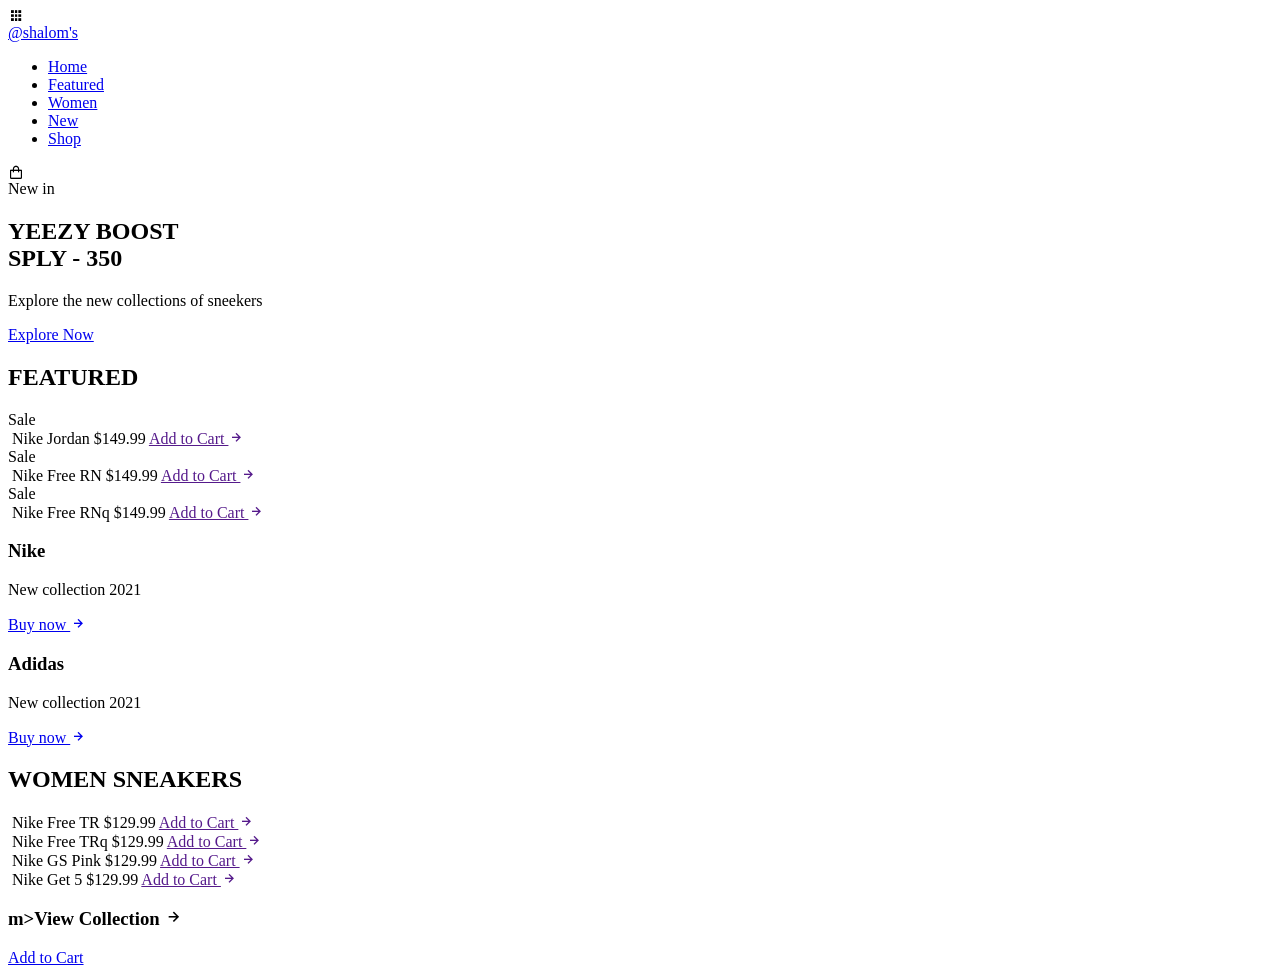
==== index.html @ 913e07d0 "FIRST COMMIT" ====
<!--DOCTYPE html-->
<html lang="en">

<head>
	<meta charset="UTF-8" />
	<meta name="viewport" content="width=device-width, initial-scale=1.0" />

	<!-- ===== CSS ===== -->
	<link rel="stylesheet" type="text/css" href="C:\Users\ADMIN\Ivy_Praise_Sneaker\ivy_praise_sneakers.css" />

	<!-- ===== BOX ICONS ===== -->
	<link href="https://unpkg.com/boxicons@2.0.7/css/boxicons.min.css" rel="stylesheet" />

	<title>IvyPraise Sneakers</title>
</head>

<body>
	<!--===== HEADER =====-->
	<header class="header-1" id="header">
		<nav class="nav bd-grid">
			<div class="nav__toggle" id="nav-toggle">
				<i class="bx bxs-grid"></i>
			</div>

			<a href="#" class="nav__logo">@shalom's</a>

			<div class="nav__menu" id="nav-menu">
				<ul class="nav__list">
					<li class="nav__item"><a href="#home" class="nav__link active">Home</a></li>
					<li class="nav__item"><a href="#featured" class="nav__link">Featured</a></li>
					<li class="nav__item"><a href="#women" class="nav__link">Women</a></li>
					<li class="nav__item"><a href="#new" class="nav__link">New</a></li>
					<li class="nav__item"><a href="#./shop.html" class="nav__link">Shop</a></li>
				</ul>
			</div>

			<div class="nav__shop">
				<i class='bx bx-shopping-bag'></i>
			</div>
		</nav>
	</header>

	<main class="l-main">
		<!--===== HOME =====-->
		<section class="home" id="home">
			<div class="home__container bd-grid">
				<div class="home__sneaker">
					<div class="home__shape"></div>
					<img src="https://github.com/bedimcode/responsive-ecommerce-website-sneakers/blob/master/assets/img/new4.png?raw=true" alt="" class="home__img">
				</div>

					<div class="home__data">
						<span class="home__new">New in</span>
						<h1 class="home__title">YEEZY BOOST <br> SPLY - 350</h1>
						<p class="home__description">Explore the new collections of sneekers</p>
						<a href="#" class="button">Explore Now</a>
					</div>
				</div>
		</section>

		<!--===== FEATURED =====-->
		<section class="featured section" id="featured">
			<h2 class="section-title">FEATURED</h2>
			<div class="featured__container bd-grid">
				<article class="sneaker">
					<div class="sneaker__sale">Sale</div>
					<img src="https://github.com/bedimcode/responsive-ecommerce-website-sneakers/blob/master/assets/img/featured1.png?raw=true" alt="" class="sneaker__img">
					<span class="sneaker__name">Nike Jordan</span>
					<span class="sneaker__preci">$149.99</span>
					<a href="" class="button-light">Add to Cart <i class='bx bx-right-arrow-alt button-icon'></i></a>
				</article>

				<article class="sneaker">
					<div class="sneaker__sale">Sale</div>
					<img src="https://github.com/bedimcode/responsive-ecommerce-website-sneakers/blob/master/assets/img/featured2.png?raw=true" alt="" class="sneaker__img">
					<span class="sneaker__name">Nike Free RN</span>
					<span class="sneaker__preci">$149.99</span>
					<a href="" class="button-light">Add to Cart <i class='bx bx-right-arrow-alt button-icon'></i></a>
				</article>

				<article class="sneaker">
					<div class="sneaker__sale">Sale</div>
					<img src="https://github.com/bedimcode/responsive-ecommerce-website-sneakers/blob/master/assets/img/featured3.png?raw=true" alt="" class="sneaker__img">
					<span class="sneaker__name">Nike Free RNq</span>
					<span class="sneaker__preci">$149.99</span>
					<a href="" class="button-light">Add to Cart <i class='bx bx-right-arrow-alt button-icon'></i></a>
				</article>
			</div>
		</section>

		<!--===== COLLECTION =====-->
		<section class="collection section">
			<div class="collection__container bd-grid">
				<div class="collection__card">
					<div class="collection__data">
						<h3 class="collection__name">Nike</h3>
						<p class="collection__description">New collection 2021</p>
						<a href="#" class="button-light">Buy now <i class='bx bx-right-arrow-alt button-icon'></i></a>
					</div>

					<img src="https://github.com/bedimcode/responsive-ecommerce-website-sneakers/blob/master/assets/img/collection1.png?raw=true" alt="" class="collection__img">
				</div>

					<div class="collection__card">
						<div class="collection__data">
							<h3 class="collection__name">Adidas</h3>
							<p class="collection__description">New collection 2021</p>
							<a href="#" class="button-light">Buy now
								<i class='bx bx-right-arrow-alt button-icon'></i></a>
						</div>

						<img src="https://github.com/bedimcode/responsive-ecommerce-website-sneakers/blob/master/assets/img/collection2.png?raw=true" alt="" class="collection__img">
				</div>
					</div>
		</section>

		<!--===== WOMEN SNEAKERS =====-->
		<section class="women section" id="women">
			<h2 class="section-title">WOMEN SNEAKERS</h2>

			<div class="women__container bd-grid">
				<article class="sneaker">
					<img src="https://github.com/bedimcode/responsive-ecommerce-website-sneakers/blob/master/assets/img/women1.png?raw=true" alt="" class="sneaker__img">
					<span class="sneaker__name">Nike Free TR</span>
					<span class="sneaker__preci">$129.99</span>
					<a href="" class="button-light">Add to Cart <i class='bx bx-right-arrow-alt button-icon'></i></a>
				</article>

				<article class="sneaker">
					<img src="https://github.com/bedimcode/responsive-ecommerce-website-sneakers/blob/master/assets/img/women2.png?raw=true" alt="" class="sneaker__img">
					<span class="sneaker__name">Nike Free TRq</span>
					<span class="sneaker__preci">$129.99</span>
					<a href="" class="button-light">Add to Cart <i class='bx bx-right-arrow-alt button-icon'></i></a>
				</article>

				<article class="sneaker">
					<img src="https://github.com/bedimcode/responsive-ecommerce-website-sneakers/blob/master/assets/img/women3.png?raw=true" alt="" class="sneaker__img">
					<span class="sneaker__name">Nike GS Pink</span>
					<span class="sneaker__preci">$129.99</span>
					<a href="" class="button-light">Add to Cart <i class='bx bx-right-arrow-alt button-icon'></i></a>
				</article>

				<article class="sneaker">
					<img src="https://github.com/bedimcode/responsive-ecommerce-website-sneakers/blob/master/assets/img/women3.png?raw=true" alt="" class="sneaker__img">
					<span class="sneaker__name">Nike Get 5</span>
					<span class="sneaker__preci">$129.99</span>
					<a href="" class="button-light">Add to Cart <i class='bx bx-right-arrow-alt button-icon'></i></a>
				</article>
			</div>
		</section>

		<!--===== OFFER =====-->
		<section class="offer section">
			<div class="offer__container bd-grid">
				<div class="offer__data">
					<h3 class="offer__title">m>View Collection
						<i class='bx bx-right-arrow-alt button-icon'></i></a>
				</div>

				<div class="new__sneaker">
					<div class="new__sneaker-card">
						<img src="https://github.com/bedimcode/responsive-ecommerce-website-sneakers/blob/master/assets/img/new2.png?raw=true" alt="" class="new__sneaker-img">
						<div class="new_lj  class="new__sneaker-overlay">
							<a href="#" class="button">Add to Cart</a>
						</div>
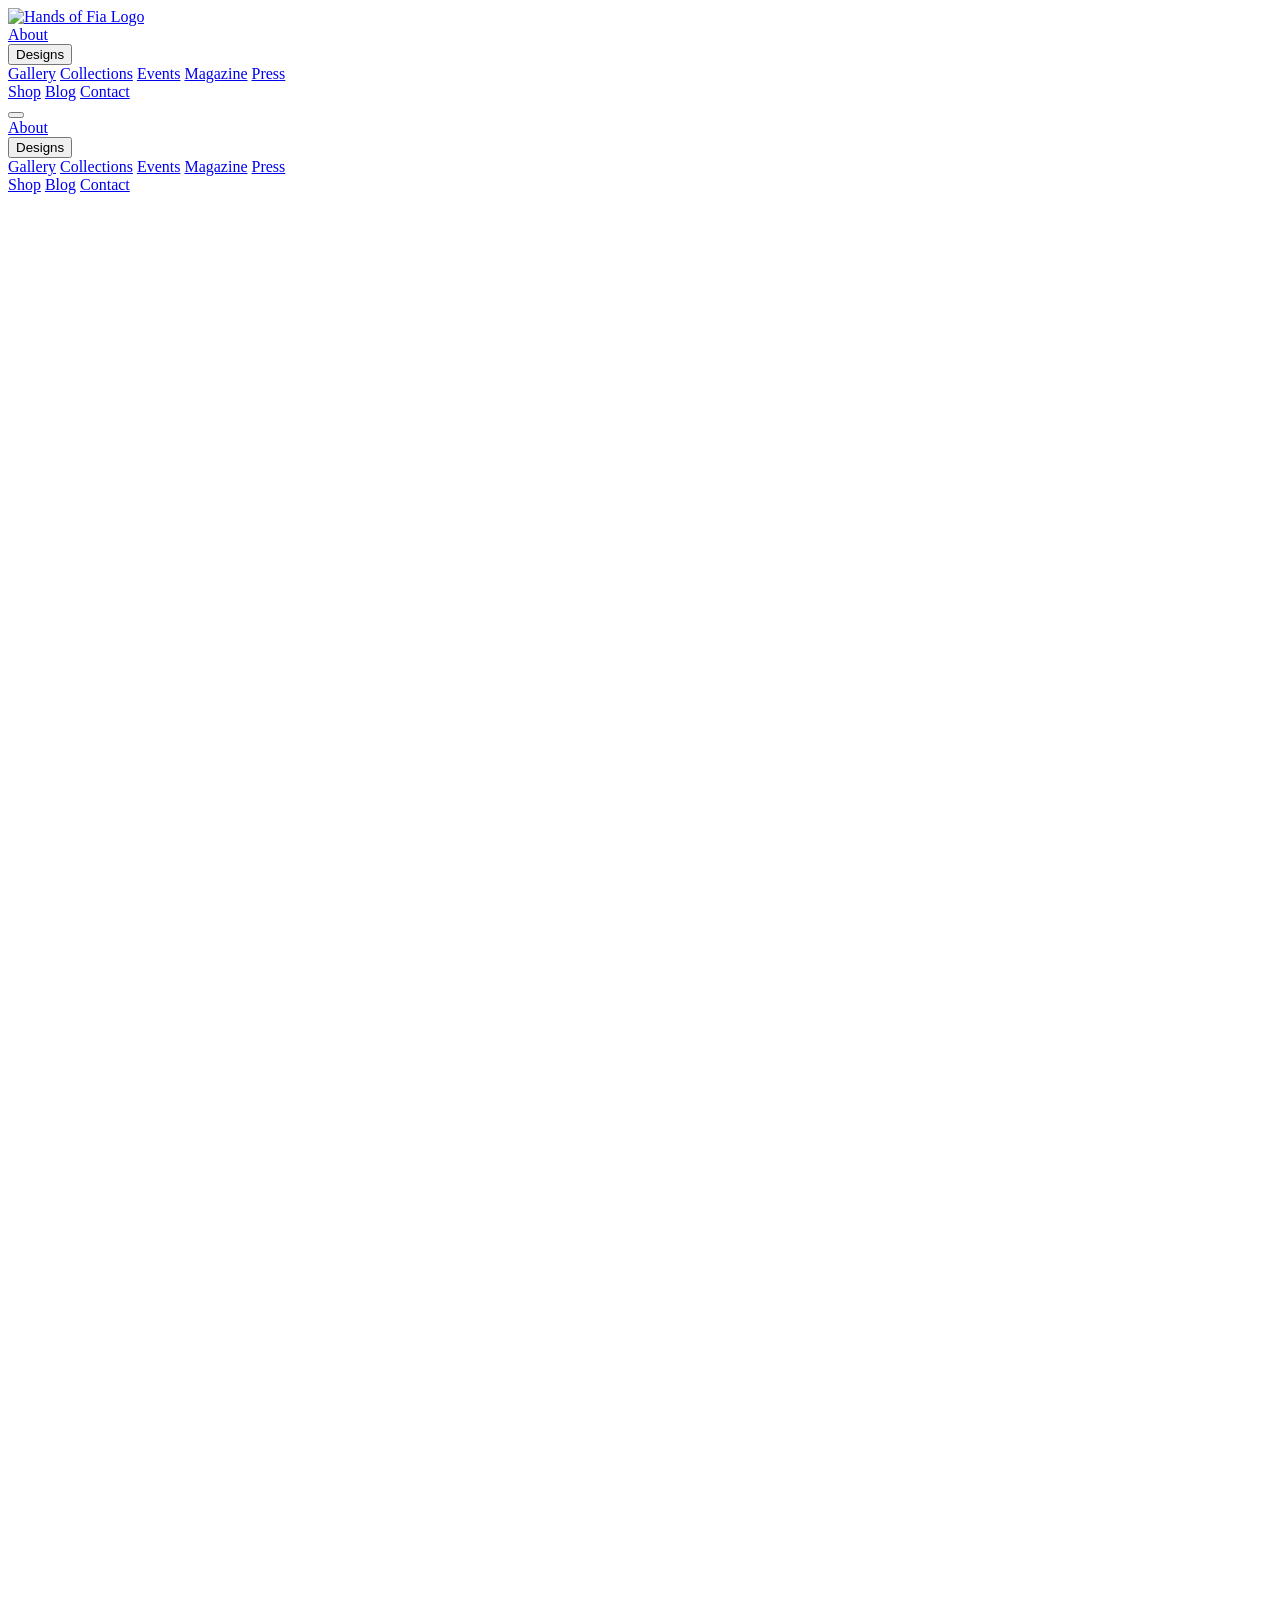
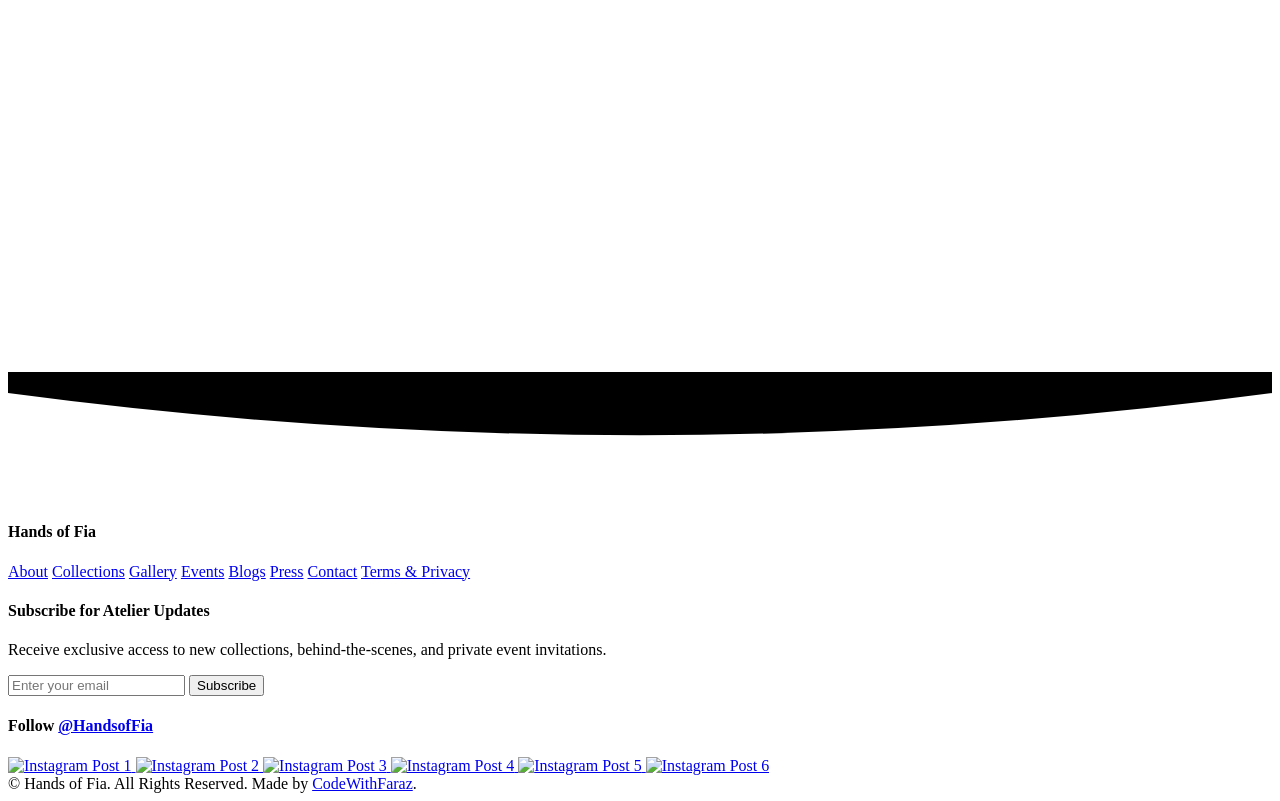
==== commit 3cd108a3: "first commit" ====
--- a/index.html
+++ b/index.html
@@ -1,175 +1,700 @@
-<!--DOCTYPE html-->
-<html lang="en">
+<!DOCTYPE html>
+<html lang="en" class="scroll-smooth">
 
 <head>
-	<meta charset="UTF-8" />
-	<meta name="viewport" content="width=device-width, initial-scale=1.0" />
-
-	<!-- ===== CSS ===== -->
-	<link rel="stylesheet" type="text/css" href="C:\Users\ADMIN\Ivy_Praise_Sneaker\ivy_praise_sneakers.css" />
-
-	<!-- ===== BOX ICONS ===== -->
-	<link href="https://unpkg.com/boxicons@2.0.7/css/boxicons.min.css" rel="stylesheet" />
-
-	<title>IvyPraise Sneakers</title>
+    <meta charset="UTF-8">
+    <meta name="viewport" content="width=device-width, initial-scale=1.0">
+    <title>Hands of Fia - Redefining Fashion</title>
+    <link rel="shortcut icon" href="https://raw.githubusercontent.com/farazc60/Project-Images/refs/heads/main/Hands%20of%20Fia%20Fashion%20Design/favicon.jpeg" type="image/x-icon">
+
+    <!-- CDNs: Tailwind, jQuery, Fancybox, AOS, Swiper, Lucide -->
+    <script src="https://cdn.tailwindcss.com"></script>
+    <script src="https://cdnjs.cloudflare.com/ajax/libs/jquery/3.7.1/jquery.min.js"></script>
+    <link rel="stylesheet" href="https://cdnjs.cloudflare.com/ajax/libs/fancybox/3.5.7/jquery.fancybox.min.css" />
+    <script src="https://cdnjs.cloudflare.com/ajax/libs/fancybox/3.5.7/jquery.fancybox.min.js"></script>
+    <link href="https://unpkg.com/aos@2.3.1/dist/aos.css" rel="stylesheet">
+    <script src="https://unpkg.com/aos@2.3.1/dist/aos.js"></script>
+    <link rel="stylesheet" href="https://unpkg.com/swiper/swiper-bundle.min.css" />
+    <script src="https://unpkg.com/swiper/swiper-bundle.min.js"></script>
+    <script src="https://unpkg.com/lucide@latest"></script>
+
+    <!-- Custom Tailwind Configuration -->
+    <script>
+    tailwind.config = {
+        theme: {
+            extend: {
+                colors: {
+                    'hof-charcoal': '#111827',
+                    'hof-gold': '#C79A3D',
+                    'hof-ivory': '#F7F5F2',
+                    'hof-blush': '#E8B7B7',
+                },
+                fontFamily: {
+                    'sans': ['Inter', 'sans-serif'],
+                },
+            }
+        }
+    }
+    </script>
+
+    <!-- CSS -->
+    <link rel="stylesheet" href="C:\Users\ADMIN\Ivy_Praise_Sneaker\style.css">
 </head>
 
-<body>
-	<!--===== HEADER =====-->
-	<header class="header-1" id="header">
-		<nav class="nav bd-grid">
-			<div class="nav__toggle" id="nav-toggle">
-				<i class="bx bxs-grid"></i>
-			</div>
-
-			<a href="#" class="nav__logo">@shalom's</a>
-
-			<div class="nav__menu" id="nav-menu">
-				<ul class="nav__list">
-					<li class="nav__item"><a href="#home" class="nav__link active">Home</a></li>
-					<li class="nav__item"><a href="#featured" class="nav__link">Featured</a></li>
-					<li class="nav__item"><a href="#women" class="nav__link">Women</a></li>
-					<li class="nav__item"><a href="#new" class="nav__link">New</a></li>
-					<li class="nav__item"><a href="#./shop.html" class="nav__link">Shop</a></li>
-				</ul>
-			</div>
-
-			<div class="nav__shop">
-				<i class='bx bx-shopping-bag'></i>
-			</div>
-		</nav>
-	</header>
-
-	<main class="l-main">
-		<!--===== HOME =====-->
-		<section class="home" id="home">
-			<div class="home__container bd-grid">
-				<div class="home__sneaker">
-					<div class="home__shape"></div>
-					<img src="https://github.com/bedimcode/responsive-ecommerce-website-sneakers/blob/master/assets/img/new4.png?raw=true" alt="" class="home__img">
-				</div>
-
-					<div class="home__data">
-						<span class="home__new">New in</span>
-						<h1 class="home__title">YEEZY BOOST <br> SPLY - 350</h1>
-						<p class="home__description">Explore the new collections of sneekers</p>
-						<a href="#" class="button">Explore Now</a>
-					</div>
-				</div>
-		</section>
-
-		<!--===== FEATURED =====-->
-		<section class="featured section" id="featured">
-			<h2 class="section-title">FEATURED</h2>
-			<div class="featured__container bd-grid">
-				<article class="sneaker">
-					<div class="sneaker__sale">Sale</div>
-					<img src="https://github.com/bedimcode/responsive-ecommerce-website-sneakers/blob/master/assets/img/featured1.png?raw=true" alt="" class="sneaker__img">
-					<span class="sneaker__name">Nike Jordan</span>
-					<span class="sneaker__preci">$149.99</span>
-					<a href="" class="button-light">Add to Cart <i class='bx bx-right-arrow-alt button-icon'></i></a>
-				</article>
-
-				<article class="sneaker">
-					<div class="sneaker__sale">Sale</div>
-					<img src="https://github.com/bedimcode/responsive-ecommerce-website-sneakers/blob/master/assets/img/featured2.png?raw=true" alt="" class="sneaker__img">
-					<span class="sneaker__name">Nike Free RN</span>
-					<span class="sneaker__preci">$149.99</span>
-					<a href="" class="button-light">Add to Cart <i class='bx bx-right-arrow-alt button-icon'></i></a>
-				</article>
-
-				<article class="sneaker">
-					<div class="sneaker__sale">Sale</div>
-					<img src="https://github.com/bedimcode/responsive-ecommerce-website-sneakers/blob/master/assets/img/featured3.png?raw=true" alt="" class="sneaker__img">
-					<span class="sneaker__name">Nike Free RNq</span>
-					<span class="sneaker__preci">$149.99</span>
-					<a href="" class="button-light">Add to Cart <i class='bx bx-right-arrow-alt button-icon'></i></a>
-				</article>
-			</div>
-		</section>
-
-		<!--===== COLLECTION =====-->
-		<section class="collection section">
-			<div class="collection__container bd-grid">
-				<div class="collection__card">
-					<div class="collection__data">
-						<h3 class="collection__name">Nike</h3>
-						<p class="collection__description">New collection 2021</p>
-						<a href="#" class="button-light">Buy now <i class='bx bx-right-arrow-alt button-icon'></i></a>
-					</div>
-
-					<img src="https://github.com/bedimcode/responsive-ecommerce-website-sneakers/blob/master/assets/img/collection1.png?raw=true" alt="" class="collection__img">
-				</div>
-
-					<div class="collection__card">
-						<div class="collection__data">
-							<h3 class="collection__name">Adidas</h3>
-							<p class="collection__description">New collection 2021</p>
-							<a href="#" class="button-light">Buy now
-								<i class='bx bx-right-arrow-alt button-icon'></i></a>
-						</div>
-
-						<img src="https://github.com/bedimcode/responsive-ecommerce-website-sneakers/blob/master/assets/img/collection2.png?raw=true" alt="" class="collection__img">
-				</div>
-					</div>
-		</section>
-
-		<!--===== WOMEN SNEAKERS =====-->
-		<section class="women section" id="women">
-			<h2 class="section-title">WOMEN SNEAKERS</h2>
-
-			<div class="women__container bd-grid">
-				<article class="sneaker">
-					<img src="https://github.com/bedimcode/responsive-ecommerce-website-sneakers/blob/master/assets/img/women1.png?raw=true" alt="" class="sneaker__img">
-					<span class="sneaker__name">Nike Free TR</span>
-					<span class="sneaker__preci">$129.99</span>
-					<a href="" class="button-light">Add to Cart <i class='bx bx-right-arrow-alt button-icon'></i></a>
-				</article>
-
-				<article class="sneaker">
-					<img src="https://github.com/bedimcode/responsive-ecommerce-website-sneakers/blob/master/assets/img/women2.png?raw=true" alt="" class="sneaker__img">
-					<span class="sneaker__name">Nike Free TRq</span>
-					<span class="sneaker__preci">$129.99</span>
-					<a href="" class="button-light">Add to Cart <i class='bx bx-right-arrow-alt button-icon'></i></a>
-				</article>
-
-				<article class="sneaker">
-					<img src="https://github.com/bedimcode/responsive-ecommerce-website-sneakers/blob/master/assets/img/women3.png?raw=true" alt="" class="sneaker__img">
-					<span class="sneaker__name">Nike GS Pink</span>
-					<span class="sneaker__preci">$129.99</span>
-					<a href="" class="button-light">Add to Cart <i class='bx bx-right-arrow-alt button-icon'></i></a>
-				</article>
-
-				<article class="sneaker">
-					<img src="https://github.com/bedimcode/responsive-ecommerce-website-sneakers/blob/master/assets/img/women3.png?raw=true" alt="" class="sneaker__img">
-					<span class="sneaker__name">Nike Get 5</span>
-					<span class="sneaker__preci">$129.99</span>
-					<a href="" class="button-light">Add to Cart <i class='bx bx-right-arrow-alt button-icon'></i></a>
-				</article>
-			</div>
-		</section>
-
-		<!--===== OFFER =====-->
-		<section class="offer section">
-			<div class="offer__container bd-grid">
-				<div class="offer__data">
-					<h3 class="offer__title">m>View Collection
-						<i class='bx bx-right-arrow-alt button-icon'></i></a>
-				</div>
-
-				<div class="new__sneaker">
-					<div class="new__sneaker-card">
-						<img src="https://github.com/bedimcode/responsive-ecommerce-website-sneakers/blob/master/assets/img/new2.png?raw=true" alt="" class="new__sneaker-img">
-						<div class="new_lj  class="new__sneaker-overlay">
-							<a href="#" class="button">Add to Cart</a>
-						</div> 
-
-
-
-
-
-
-
-
-
-						+<body class="bg-hof-ivory text-hof-charcoal font-sans antialiased">
+
+    <!-- ===== Header / Navbar ===== -->
+    <header id="navbar"
+        class="fixed top-4 left-1/2 -translate-x-1/2 w-[95%] max-w-6xl mx-auto rounded-full bg-hof-ivory/80 backdrop-blur-lg shadow-md transition-all duration-300 z-50">
+        <div class="flex justify-between items-center px-6 py-4">
+            <a href="index.html">
+                <img src="https://raw.githubusercontent.com/farazc60/Project-Images/refs/heads/main/Hands%20of%20Fia%20Fashion%20Design/logo.png" alt="Hands of Fia Logo" class="h-10 w-auto md:h-12 object-contain">
+            </a>
+
+            <nav class="hidden md:flex items-center space-x-8">
+                <a href="about.html" class="text-hof-charcoal hover:text-hof-gold transition-colors">About</a>
+
+                <!-- Desktop Dropdown -->
+                <div class="relative group">
+                    <button class="flex items-center text-hof-charcoal hover:text-hof-gold transition-colors">
+                        Designs
+                        <i data-lucide="chevron-down"
+                            class="w-4 h-4 ml-1 transition-transform duration-300 group-hover:rotate-180"></i>
+                    </button>
+                    <div
+                        class="absolute top-full left-1/2 -translate-x-1/2 mt-3 w-48 bg-hof-ivory rounded-lg shadow-xl p-2 opacity-0 invisible group-hover:opacity-100 group-hover:visible transition-all duration-300 z-10 origin-top transform scale-95 group-hover:scale-100">
+                        <a href="gallery.html"
+                            class="block px-4 py-2 text-hof-charcoal hover:bg-hof-blush/50 rounded-md">Gallery</a>
+                        <a href="collections.html"
+                            class="block px-4 py-2 text-hof-charcoal hover:bg-hof-blush/50 rounded-md">Collections</a>
+                        <a href="event.html"
+                            class="block px-4 py-2 text-hof-charcoal hover:bg-hof-blush/50 rounded-md">Events</a>
+                        <a href="magazine.html"
+                            class="block px-4 py-2 text-hof-charcoal hover:bg-hof-blush/50 rounded-md">Magazine</a>
+                        <a href="press.html"
+                            class="block px-4 py-2 text-hof-charcoal hover:bg-hof-blush/50 rounded-md">Press</a>
+                    </div>
+                </div>
+
+                <a href="shop.html" class="text-hof-charcoal hover:text-hof-gold transition-colors">Shop</a>
+                <a href="blog.html" class="text-hof-charcoal hover:text-hof-gold transition-colors">Blog</a>
+                <a href="contact.html" class="text-hof-charcoal hover:text-hof-gold transition-colors">Contact</a>
+            </nav>
+
+            <button id="menu-toggle" class="md:hidden">
+                <span></span>
+                <span></span>
+                <span></span>
+            </button>
+        </div>
+    </header>
+
+    <!-- ===== Full Screen Overlay Menu ===== -->
+    <div id="menu-overlay" class="fixed inset-0 bg-hof-charcoal/95 z-40 flex items-center justify-center">
+        <nav class="flex flex-col items-center space-y-6 mt-10">
+            <a href="about.html"
+                class="text-xl font-bold text-hof-ivory hover:text-hof-gold transition-colors">About</a>
+            <!-- Mobile Dropdown -->
+            <div class="text-center">
+                <button id="mobile-dropdown-toggle"
+                    class="text-xl font-bold text-hof-ivory hover:text-hof-gold transition-colors flex items-center">
+                    Designs
+                    <i data-lucide="chevron-down" class="w-8 h-8 ml-2"></i>
+                </button>
+                <div id="mobile-dropdown" class="hidden flex-col items-center space-y-4 mt-4">
+                    <a href="gallery.html"
+                        class="text-xl font-bold text-hof-ivory/80 hover:text-hof-gold">Gallery</a>
+                    <a href="collections.html"
+                        class="text-xl font-bold text-hof-ivory/80 hover:text-hof-gold">Collections</a>
+                    <a href="event.html" class="text-xl font-bold text-hof-ivory/80 hover:text-hof-gold">Events</a>
+                    <a href="magazine.html" class="text-xl font-bold text-hof-ivory/80 hover:text-hof-gold">Magazine</a>
+                    <a href="press.html" class="text-xl font-bold text-hof-ivory/80 hover:text-hof-gold">Press</a>
+                </div>
+            </div>
+
+            <a href="shop.html"
+                class="text-xl font-bold text-hof-ivory hover:text-hof-gold transition-colors">Shop</a>
+            <a href="blog.html" class="text-xl font-bold text-hof-ivory hover:text-hof-gold transition-colors">Blog</a>
+            <a href="contact.html"
+                class="text-xl font-bold text-hof-ivory hover:text-hof-gold transition-colors">Contact</a>
+
+            <!-- Social Icons in Menu -->
+            <div class="flex space-x-6 pt-8">
+                <a href="#" class="text-hof-ivory hover:text-hof-gold transition-colors">
+                    <i data-lucide="instagram" class="w-6 h-6"></i>
+                </a>
+                <a href="#" class="text-hof-ivory hover:text-hof-gold transition-colors">
+                    <i data-lucide="linkedin" class="w-6 h-6"></i>
+                </a>
+                <a href="#" class="text-hof-ivory hover:text-hof-gold transition-colors">
+                    <i data-lucide="facebook" class="w-6 h-6"></i>
+                </a>
+            </div>
+        </nav>
+
+    </div>
+
+    <!-- ===== Main Content ===== -->
+    <main>
+        <!-- ===== Hero Section ===== -->
+        <section id="hero" class="min-h-screen flex items-center pt-28">
+            <div class="container mx-auto px-6 grid md:grid-cols-12 items-center gap-12">
+                <!-- Left Content -->
+                <div class="hero-content-left text-center md:text-left md:col-span-5" data-aos="fade-right">
+                    <h1 class="text-5xl md:text-7xl font-extrabold text-hof-charcoal leading-tight">
+                        Redefining Fashion
+                        <span class="block text-hof-gold">with Hands of Fia</span>
+                    </h1>
+                    <p class="mt-6 text-lg text-gray-600 max-w-lg mx-auto md:mx-0">
+                        Crafting unique stories through bespoke designs. Discover a world where elegance, creativity,
+                        and confidence are stitched into every piece.
+                    </p>
+                    <a href="#contact" data-scroll
+                        class="inline-block mt-10 px-10 py-4 bg-hof-gold text-white text-lg font-semibold rounded-full shadow-lg hover:bg-opacity-90 transition-all transform hover:scale-105">
+                        Book a Consultation
+                    </a>
+                </div>
+                <!-- Right Image -->
+                <div class="hero-content-right md:col-span-7 h-[60vh] md:h-[80vh] relative" data-aos="fade-left"
+                    data-aos-delay="100">
+                    <img src="https://raw.githubusercontent.com/farazc60/Project-Images/refs/heads/main/Hands%20of%20Fia%20Fashion%20Design/detail-4.png" alt="Fashion model wearing a Hands of Fia design"
+                        class="w-full h-full object-cover rounded-3xl shadow-2xl">
+
+                    <img src="https://raw.githubusercontent.com/farazc60/Project-Images/refs/heads/main/Hands%20of%20Fia%20Fashion%20Design/detail-5.png" alt="Fabric Detail"
+                        class="absolute -bottom-12 -left-12 w-48 h-64 md:w-56 md:h-72 object-cover rounded-2xl shadow-xl border-4 border-hof-ivory"
+                        data-aos="fade-up" data-aos-delay="300">
+                </div>
+            </div>
+        </section>
+
+        <!-- ===== About Section ===== -->
+        <section id="about" class="py-24 bg-white">
+            <div class="container mx-auto px-6 grid md:grid-cols-2 gap-16 items-center">
+                <!-- Designer Photo -->
+                <div data-aos="fade-right">
+                    <img src="https://raw.githubusercontent.com/farazc60/Project-Images/refs/heads/main/Hands%20of%20Fia%20Fashion%20Design/magazine-cover.png" alt="Fia, the designer"
+                        class="rounded-3xl shadow-xl w-full object-cover" loading="lazy" style="height:600px">
+                </div>
+                <!-- About Content -->
+                <div data-aos="fade-left">
+                    <span class="text-hof-gold font-semibold tracking-widest uppercase">The Designer</span>
+                    <h2 class="text-4xl md:text-5xl font-bold text-hof-charcoal mt-2">
+                        My Story, My Passion
+                    </h2>
+                    <p class="mt-6 text-gray-600 text-lg">
+                        From a young age, I saw fashion as more than just clothing; it's a language, a form of art, a
+                        silent expression of confidence. 'Hands of Fia' was born from a desire to blend timeless
+                        elegance with modern audacity.
+                    </p>
+                    <p class="mt-4 text-gray-600">
+                        My design philosophy is simple: create pieces that empower. Each collection is inspired by the
+                        stories of strong individuals, by nature's geometry, and by the vibrant pulse of the city.
+                    </p>
+                    <!-- Animated Counters -->
+                    <div id="counters" class="grid grid-cols-3 gap-4 mt-10 text-center">
+                        <div>
+                            <span class="counter-value text-5xl font-bold text-hof-gold" data-target="12">0</span>
+                            <span class="block text-sm text-gray-500 mt-1">Signature Collections</span>
+                        </div>
+                        <div>
+                            <span class="counter-value text-5xl font-bold text-hof-gold" data-target="200">0</span>
+                            <span class="block text-sm text-gray-500 mt-1">Happy Clients</span>
+                        </div>
+                        <div>
+                            <span class="counter-value text-5xl font-bold text-hof-gold" data-target="7">0</span>
+                            <span class="block text-sm text-gray-500 mt-1">Fashion Awards</span>
+                        </div>
+                    </div>
+                </div>
+            </div>
+        </section>
+
+        <!-- ===== Signature Collections Section ===== -->
+        <section id="collections" class="py-24 bg-hof-ivory overflow-hidden">
+            <div class="container mx-auto px-6">
+                <h2 class="text-4xl md:text-5xl font-bold text-hof-charcoal text-center" data-aos="fade-up">
+                    Signature Collections
+                </h2>
+                <p class="text-lg text-gray-600 text-center max-w-2xl mx-auto mt-4" data-aos="fade-up"
+                    data-aos-delay="100">
+                    A glimpse into the narratives that shape our designs.
+                </p>
+            </div>
+
+            <!-- Swiper -->
+            <div class="swiper-container collections-slider mt-12" data-aos="fade-up" data-aos-delay="200">
+                <div class="swiper-wrapper py-8 px-4">
+                    <!-- Collection Card 1 -->
+                    <div class="swiper-slide">
+                        <div
+                            class="rounded-2xl shadow-lg overflow-hidden group relative transform transition-transform duration-300 h-full">
+                            <img src="https://raw.githubusercontent.com/farazc60/Project-Images/refs/heads/main/Hands%20of%20Fia%20Fashion%20Design/2.png" alt="The Golden Hour Collection"
+                                class="w-full h-full object-cover" loading="lazy">
+                            <div
+                                class="absolute inset-0 bg-gradient-to-t from-black/80 to-transparent transition-all duration-300 group-hover:from-black/90">
+                                <div class="absolute bottom-0 left-0 p-6">
+                                    <h3 class="text-3xl font-bold text-white">The Golden Hour</h3>
+                                    <span class="text-sm text-gray-300">2024</span>
+                                    <a href="details.html"
+                                        class="flex mt-4 px-5 py-2 bg-hof-gold text-white justify-center text-sm font-semibold rounded-full opacity-0 transform translate-y-4 group-hover:opacity-100 group-hover:translate-y-0 transition-all duration-300">
+                                        View Lookbook
+                                </a>
+                                </div>
+                            </div>
+                        </div>
+                    </div>
+                    <!-- Collection Card 2 -->
+                    <div class="swiper-slide">
+                        <div
+                            class="rounded-2xl shadow-lg overflow-hidden group relative transform transition-transform duration-300 h-full">
+                            <img src="https://raw.githubusercontent.com/farazc60/Project-Images/refs/heads/main/Hands%20of%20Fia%20Fashion%20Design/3.png" alt="Urban Poetry Collection"
+                                class="w-full h-full object-cover" loading="lazy">
+                            <div
+                                class="absolute inset-0 bg-gradient-to-t from-black/80 to-transparent transition-all duration-300 group-hover:from-black/90">
+                                <div class="absolute bottom-0 left-0 p-6">
+                                    <h3 class="text-3xl font-bold text-white">Urban Poetry</h3>
+                                    <span class="text-sm text-gray-300">2023</span>
+                                    <a
+                                        class="flex mt-4 px-5 py-2 bg-hof-gold text-white justify-center text-sm font-semibold rounded-full opacity-0 transform translate-y-4 group-hover:opacity-100 group-hover:translate-y-0 transition-all duration-300">
+                                        View Lookbook
+                                </a>
+                                </div>
+                            </div>
+                        </div>
+                    </div>
+                    <!-- Collection Card 3 -->
+                    <div class="swiper-slide">
+                        <div
+                            class="rounded-2xl shadow-lg overflow-hidden group relative transform transition-transform duration-300 h-full">
+                            <img src="https://raw.githubusercontent.com/farazc60/Project-Images/refs/heads/main/Hands%20of%20Fia%20Fashion%20Design/4.png" alt="Blush Symphony Collection"
+                                class="w-full h-full object-cover" loading="lazy">
+                            <div
+                                class="absolute inset-0 bg-gradient-to-t from-black/80 to-transparent transition-all duration-300 group-hover:from-black/90">
+                                <div class="absolute bottom-0 left-0 p-6">
+                                    <h3 class="text-3xl font-bold text-white">Blush Symphony</h3>
+                                    <span class="text-sm text-gray-300">2023</span>
+                                    <a
+                                        class="flex mt-4 px-5 py-2 bg-hof-gold text-white justify-center text-sm font-semibold rounded-full opacity-0 transform translate-y-4 group-hover:opacity-100 group-hover:translate-y-0 transition-all duration-300">
+                                        View Lookbook
+                                </a>
+                                </div>
+                            </div>
+                        </div>
+                    </div>
+                    <!-- Collection Card 4 -->
+                    <div class="swiper-slide">
+                        <div
+                            class="rounded-2xl shadow-lg overflow-hidden group relative transform transition-transform duration-300 h-full">
+                            <img src="https://raw.githubusercontent.com/farazc60/Project-Images/refs/heads/main/Hands%20of%20Fia%20Fashion%20Design/5.png" alt="Ivory Dreams Collection"
+                                class="w-full h-full object-cover" loading="lazy">
+                            <div
+                                class="absolute inset-0 bg-gradient-to-t from-black/80 to-transparent transition-all duration-300 group-hover:from-black/90">
+                                <div class="absolute bottom-0 left-0 p-6">
+                                    <h3 class="text-3xl font-bold text-white">Ivory Dreams</h3>
+                                    <span class="text-sm text-gray-300">2022</span>
+                                    <a
+                                        class="flex mt-4 px-5 py-2 bg-hof-gold text-white justify-center text-sm font-semibold rounded-full opacity-0 transform translate-y-4 group-hover:opacity-100 group-hover:translate-y-0 transition-all duration-300">
+                                        View Lookbook
+                                </a>
+                                </div>
+                            </div>
+                        </div>
+                    </div>
+                    <!-- Collection Card 5 -->
+                    <div class="swiper-slide">
+                        <div
+                            class="rounded-2xl shadow-lg overflow-hidden group relative transform transition-transform duration-300 h-full">
+                            <img src="https://raw.githubusercontent.com/farazc60/Project-Images/refs/heads/main/Hands%20of%20Fia%20Fashion%20Design/7.png" alt="Ivory Dreams Collection"
+                                class="w-full h-full object-cover" loading="lazy">
+                            <div
+                                class="absolute inset-0 bg-gradient-to-t from-black/80 to-transparent transition-all duration-300 group-hover:from-black/90">
+                                <div class="absolute bottom-0 left-0 p-6">
+                                    <h3 class="text-3xl font-bold text-white">Ivory Dreams</h3>
+                                    <span class="text-sm text-gray-300">2022</span>
+                                    <a
+                                        class="flex mt-4 px-5 py-2 bg-hof-gold text-white justify-center text-sm font-semibold rounded-full opacity-0 transform translate-y-4 group-hover:opacity-100 group-hover:translate-y-0 transition-all duration-300">
+                                        View Lookbook
+                                </a>
+                                </div>
+                            </div>
+                        </div>
+                    </div>
+                </div>
+                <!-- Add Pagination -->
+                <div class="swiper-pagination relative mt-8"></div>
+            </div>
+        </section>
+
+        <!-- ===== Gallery / Portfolio Section ===== -->
+        <section id="gallery" class="pt-24 pb-32 bg-white">
+            <div class="container mx-auto px-6">
+                <h2 class="text-4xl md:text-5xl font-bold text-hof-charcoal text-center" data-aos="fade-up">
+                    Design Gallery
+                </h2>
+                <p class="text-lg text-gray-600 text-center max-w-2xl mx-auto mt-4" data-aos="fade-up"
+                    data-aos-delay="100">
+                    Explore the craftsmanship, detail, and artistry in every stitch.
+                </p>
+
+                <!-- Responsive Grid -->
+                <div class="mt-12 masonry-gallery" data-aos="fade-up" data-aos-delay="200">
+                    <a href="https://raw.githubusercontent.com/farazc60/Project-Images/refs/heads/main/Hands%20of%20Fia%20Fashion%20Design/9.png" data-fancybox="gallery"
+                        data-caption="Golden Hour Gown - Couture Collection" class="masonry-item" data-aos="fade-up"
+                        data-aos-delay="200">
+                        <img src="https://raw.githubusercontent.com/farazc60/Project-Images/refs/heads/main/Hands%20of%20Fia%20Fashion%20Design/9.png" alt="Couture Gown 1"
+                            class="w-full h-full object-cover rounded-xl shadow-md transition-transform duration-300 hover:scale-105"
+                            loading="lazy">
+                    </a>
+                    <a href="https://raw.githubusercontent.com/farazc60/Project-Images/refs/heads/main/Hands%20of%20Fia%20Fashion%20Design/11.png" data-fancybox="gallery"
+                        data-caption="Midnight Structure - Runway Show" class="masonry-item" data-aos="fade-up"
+                        data-aos-delay="300">
+                        <img src="https://raw.githubusercontent.com/farazc60/Project-Images/refs/heads/main/Hands%20of%20Fia%20Fashion%20Design/11.png" alt="Runway Look 1"
+                            class="w-full h-full object-cover rounded-xl shadow-md transition-transform duration-300 hover:scale-105"
+                            loading="lazy">
+                    </a>
+                    <a href="https://raw.githubusercontent.com/farazc60/Project-Images/refs/heads/main/Hands%20of%20Fia%20Fashion%20Design/6.jpeg" data-fancybox="gallery"
+                        data-caption="Ivory Dream Wedding Dress - Bridal" class="masonry-item" data-aos="fade-up"
+                        data-aos-delay="400">
+                        <img src="https://raw.githubusercontent.com/farazc60/Project-Images/refs/heads/main/Hands%20of%20Fia%20Fashion%20Design/6.jpeg" alt="Bridal Gown 1"
+                            class="w-full h-full object-cover rounded-xl shadow-md transition-transform duration-300 hover:scale-105"
+                            loading="lazy">
+                    </a>
+                    <a href="https://raw.githubusercontent.com/farazc60/Project-Images/refs/heads/main/Hands%20of%20Fia%20Fashion%20Design/14.png" data-fancybox="gallery" data-caption="Blush Linen Set - Casual Wear"
+                        class="masonry-item" data-aos="fade-up" data-aos-delay="200">
+                        <img src="https://raw.githubusercontent.com/farazc60/Project-Images/refs/heads/main/Hands%20of%20Fia%20Fashion%20Design/14.png" alt="Casual Look 1"
+                            class="w-full h-full object-cover rounded-xl shadow-md transition-transform duration-300 hover:scale-1s-105"
+                            loading="lazy">
+                    </a>
+                    <a href="https://raw.githubusercontent.com/farazc60/Project-Images/refs/heads/main/Hands%20of%20Fia%20Fashion%20Design/15.png" data-fancybox="gallery" data-caption="Shadow Play - Runway Show"
+                        class="masonry-item" data-aos="fade-up" data-aos-delay="300">
+                        <img src="https://raw.githubusercontent.com/farazc60/Project-Images/refs/heads/main/Hands%20of%20Fia%20Fashion%20Design/15.png" alt="Runway Look 2"
+                            class="w-full h-full object-cover rounded-xl shadow-md transition-transform duration-300 hover:scale-105"
+                            loading="lazy">
+                    </a>
+                    <a href="https://raw.githubusercontent.com/farazc60/Project-Images/refs/heads/main/Hands%20of%20Fia%20Fashion%20Design/13.png" data-fancybox="gallery"
+                        data-caption="Liquid Gold Cape - Couture Collection" class="masonry-item" data-aos="fade-up"
+                        data-aos-delay="400">
+                        <img src="https://raw.githubusercontent.com/farazc60/Project-Images/refs/heads/main/Hands%20of%20Fia%20Fashion%20Design/13.png" alt="Couture Gown 2"
+                            class="w-full h-full object-cover rounded-xl shadow-md transition-transform duration-300 hover:scale-105"
+                            loading="lazy">
+                    </a>
+                </div>
+            </div>
+        </section>
+
+        <!-- ===== The Design Process Section ===== -->
+        <section id="process" class="pt-32 pb-32 bg-hof-blush/30">
+            <div class="container mx-auto px-6">
+                <h2 class="text-4xl md:text-5xl font-bold text-hof-charcoal text-center" data-aos="fade-up">
+                    The Design Process
+                </h2>
+                <p class="text-lg text-gray-600 text-center max-w-2xl mx-auto mt-4" data-aos="fade-up"
+                    data-aos-delay="100">
+                    From Concept to Creation
+                </p>
+                <div class="grid md:grid-cols-2 lg:grid-cols-4 gap-8 mt-16">
+                    <!-- Step 1 -->
+                    <div class="bg-white p-10 rounded-2xl shadow-lg text-center" data-aos="fade-up"
+                        data-aos-delay="200">
+                        <div class="inline-block p-4 bg-hof-gold/10 rounded-full">
+                            <i data-lucide="message-circle" class="w-8 h-8 text-hof-gold"></i>
+                        </div>
+                        <h3 class="text-2xl font-bold text-hof-charcoal mt-5">1. Consultation</h3>
+                        <p class="mt-3 text-gray-600">
+                            It begins with your story. We meet to discuss your vision, inspiration, and desires in a
+                            personal consultation.
+                        </p>
+                    </div>
+                    <!-- Step 2 -->
+                    <div class="bg-white p-10 rounded-2xl shadow-lg text-center" data-aos="fade-up"
+                        data-aos-delay="300">
+                        <div class="inline-block p-4 bg-hof-gold/10 rounded-full">
+                            <i data-lucide="pencil-ruler" class="w-8 h-8 text-hof-gold"></i>
+                        </div>
+                        <h3 class="text-2xl font-bold text-hof-charcoal mt-5">2. Sketch & Fabric</h3>
+                        <p class="mt-3 text-gray-600">
+                            Ideas take shape. We present initial sketches and source the perfect, luxurious materials
+                            for your approval.
+                        </p>
+                    </div>
+                    <!-- Step 3 -->
+                    <div class="bg-white p-10 rounded-2xl shadow-lg text-center" data-aos="fade-up"
+                        data-aos-delay="400">
+                        <div class="inline-block p-4 bg-hof-gold/10 rounded-full">
+                            <i data-lucide="scissors" class="w-8 h-8 text-hof-gold"></i>
+                        </div>
+                        <h3 class="text-2xl font-bold text-hof-charcoal mt-5">3. Creation & Fitting</h3>
+                        <p class="mt-3 text-gray-600">
+                            Our atelier brings the design to life. We hold meticulous fittings to ensure a flawless and
+                            comfortable fit.
+                        </p>
+                    </div>
+                    <!-- Step 4 -->
+                    <div class="bg-white p-10 rounded-2xl shadow-lg text-center" data-aos="fade-up"
+                        data-aos-delay="500">
+                        <div class="inline-block p-4 bg-hof-gold/10 rounded-full">
+                            <i data-lucide="sparkles" class="w-8 h-8 text-hof-gold"></i>
+                        </div>
+                        <h3 class="text-2xl font-bold text-hof-charcoal mt-5">4. The Reveal</h3>
+                        <p class="mt-3 text-gray-600">
+                            Your one-of-a-kind piece is complete, ready to be worn and to empower your unique story.
+                        </p>
+                    </div>
+                </div>
+            </div>
+        </section>
+
+        <!-- ===== Testimonials Section ===== -->
+        <section id="testimonials" class="py-24 bg-white">
+            <div class="container mx-auto px-6" data-aos="fade-up">
+                <h2 class="text-4xl md:text-5xl font-bold text-hof-charcoal text-center">
+                    Words of Praise
+                </h2>
+
+                <!-- Testimonial Slider -->
+                <div id="testimonial-slider" class="relative max-w-3xl mx-auto mt-12 text-center h-48">
+                    <!-- Slide 1 -->
+                    <div
+                        class="testimonial-item absolute top-0 left-0 w-full h-full opacity-0 transition-opacity duration-1000">
+                        <p class="text-2xl font-medium text-gray-700 italic">
+                            "Working with Fia was a dream. She didn't just design a dress; she crafted an experience. I
+                            felt like pure royalty."
+                        </p>
+                        <span class="block text-hof-gold font-bold text-lg mt-6">— Anna S., Bridal Client</span>
+                    </div>
+                    <!-- Slide 2 -->
+                    <div
+                        class="testimonial-item absolute top-0 left-0 w-full h-full opacity-0 transition-opacity duration-1000">
+                        <p class="text-2xl font-medium text-gray-700 italic">
+                            "Hands of Fia represents the future of fashion. Bold, unapologetic, yet incredibly elegant."
+                        </p>
+                        <span class="block text-hof-gold font-bold text-lg mt-6">— VOGUE Magazine</span>
+                    </div>
+                    <!-- Slide 3 -->
+                    <div
+                        class="testimonial-item absolute top-0 left-0 w-full h-full opacity-0 transition-opacity duration-1000">
+                        <p class="text-2xl font-medium text-gray-700 italic">
+                            "The attention to detail is unmatched. Every piece feels personal, powerful, and impeccably
+                            made."
+                        </p>
+                        <span class="block text-hof-gold font-bold text-lg mt-6">— Mark R., Stylist</span>
+                    </div>
+                </div>
+
+                <!-- Press Mentions / Logos -->
+                <div class="mt-20">
+                    <h3 class="text-sm font-semibold text-gray-500 text-center tracking-widest uppercase">As Featured In
+                    </h3>
+                    <!-- Logo Scroller -->
+                    <div class="logo-scroller mt-10 filter grayscale opacity-60" data-aos="fade-up">
+                        <div class="logo-scroller-inner">
+                            <img src="https://raw.githubusercontent.com/farazc60/Project-Images/refs/heads/main/Hands%20of%20Fia%20Fashion%20Design/ELLE_Magazine_Logo.png" alt="Elle Logo" loading="lazy">
+                            <img src="https://raw.githubusercontent.com/farazc60/Project-Images/refs/heads/main/Hands%20of%20Fia%20Fashion%20Design/VOGUE_LOGO.png" alt="Vogue Logo" loading="lazy">
+                            <img src="https://raw.githubusercontent.com/farazc60/Project-Images/refs/heads/main/Hands%20of%20Fia%20Fashion%20Design/Harper_Bazaar_Logo.png" alt="Harper's Bazaar Logo" class="h-10"
+                                loading="lazy">
+                            <img src="https://raw.githubusercontent.com/farazc60/Project-Images/refs/heads/main/Hands%20of%20Fia%20Fashion%20Design/GQ-Logo.jpg" alt="GQ Logo" loading="lazy">
+                            <img src="https://raw.githubusercontent.com/farazc60/Project-Images/refs/heads/main/Hands%20of%20Fia%20Fashion%20Design/Tatler_logo.png" alt="Tatler Logo" class="h-7" loading="lazy">
+                            <img src="https://raw.githubusercontent.com/farazc60/Project-Images/refs/heads/main/Hands%20of%20Fia%20Fashion%20Design/paris fashion week.png" alt="Paris Fashion Week Logo" class="h-7"
+                                loading="lazy">
+                            <img src="https://raw.githubusercontent.com/farazc60/Project-Images/refs/heads/main/Hands%20of%20Fia%20Fashion%20Design/chanel.png" alt="Chanel Logo" loading="lazy">
+                            <img src="https://raw.githubusercontent.com/farazc60/Project-Images/refs/heads/main/Hands%20of%20Fia%20Fashion%20Design/Victoria-Secret-Logo.png" alt="Victoria Secret Logo" loading="lazy">
+                            <img src="https://raw.githubusercontent.com/farazc60/Project-Images/refs/heads/main/Hands%20of%20Fia%20Fashion%20Design/gucci.png" alt="Gucci Logo" class="h-10" loading="lazy">
+                            <img src="https://raw.githubusercontent.com/farazc60/Project-Images/refs/heads/main/Hands%20of%20Fia%20Fashion%20Design/versace.png" alt="Versace Logo" loading="lazy">
+                        </div>
+                    </div>
+                </div>
+            </div>
+        </section>
+
+        <!-- ===== Contact Section ===== -->
+        <section id="contact" class="py-24 bg-hof-ivory">
+            <div class="container mx-auto px-6" data-aos="fade-up">
+                <h2 class="text-4xl md:text-5xl font-bold text-hof-charcoal text-center">
+                    Book a Consultation
+                </h2>
+                <p class="text-lg text-gray-600 text-center max-w-2xl mx-auto mt-4">
+                    Have a vision? Let's bring it to life. Fill out the form below or reach out directly.
+                </p>
+
+                <form class="max-w-2xl mx-auto mt-12 space-y-6">
+                    <div class="grid sm:grid-cols-2 gap-6">
+                        <div>
+                            <label for="name" class="block text-sm font-medium text-gray-700">Name</label>
+                            <input type="text" id="name"
+                                class="mt-1 block w-full px-4 py-3 border border-gray-300 rounded-lg shadow-sm focus:ring-hof-gold focus:border-hof-gold">
+                        </div>
+                        <div>
+                            <label for="email" class="block text-sm font-medium text-gray-700">Email</label>
+                            <input type="email" id="email"
+                                class="mt-1 block w-full px-4 py-3 border border-gray-300 rounded-lg shadow-sm focus:ring-hof-gold focus:border-hof-gold">
+                        </div>
+                    </div>
+                    <div>
+                        <label for="date" class="block text-sm font-medium text-gray-700">Preferred Date
+                            (Optional)</label>
+                        <input type="date" id="date"
+                            class="mt-1 block w-full px-4 py-3 border border-gray-300 rounded-lg shadow-sm focus:ring-hof-gold focus:border-hof-gold">
+                    </div>
+                    <div>
+                        <label for="message" class="block text-sm font-medium text-gray-700">Message</label>
+                        <textarea id="message" rows="5"
+                            class="mt-1 block w-full px-4 py-3 border border-gray-300 rounded-lg shadow-sm focus:ring-hof-gold focus:border-hof-gold"></textarea>
+                    </div>
+                    <div class="text-center">
+                        <button type="submit"
+                            class="inline-block mt-4 px-12 py-4 bg-hof-gold text-white text-lg font-semibold rounded-full shadow-lg hover:bg-opacity-90 transition-all transform hover:scale-105">
+                            Send Message
+                        </button>
+                    </div>
+                </form>
+
+                <div class="text-center mt-16">
+                    <p class="text-gray-600">Or reach out directly:</p>
+                    <a href="mailto:hello@handsoffia.com"
+                        class="text-2xl font-semibold text-hof-charcoal hover:text-hof-gold transition-colors mt-2 block">
+                        hello@handsoffia.com
+                    </a>
+                    <!-- Quick Contact Buttons -->
+                    <div class="flex justify-center gap-4 mt-6">
+                        <a href="#"
+                            class="flex items-center gap-2 px-6 py-3 bg-green-500 text-white font-medium rounded-full shadow-md hover:bg-green-600 transition-colors">
+                            <i data-lucide="message-circle" class="w-5 h-5"></i>
+                            WhatsApp
+                        </a>
+                        <a href="#contact"
+                            class="flex items-center gap-2 px-6 py-3 bg-white text-hof-charcoal font-medium rounded-full shadow-md hover:bg-gray-50 transition-colors border border-gray-200">
+                            Book Now
+                        </a>
+                    </div>
+                </div>
+
+            </div>
+        </section>
+
+    </main>
+
+    <!-- ===== Footer ===== -->
+    <footer class="bg-hof-charcoal text-hof-ivory pt-16 relative">
+        <!-- Decorative SVG Border -->
+        <div class="absolute top-0 left-0 w-full overflow-hidden leading-[0]">
+            <svg class="relative block w-full h-[60px] md:h-[100px]" data-name="Layer 1"
+                xmlns="http://www.w3.org/2000/svg" viewBox="0 0 1200 120" preserveAspectRatio="none">
+                <path d="M0,0 L0,20 Q600,100 1200,20 L1200,0 Z" class="fill-white"></path>
+            </svg>
+        </div>
+
+        <div class="container mx-auto px-6">
+            <!-- Top: Quick Links & Newsletter -->
+            <div class="grid md:grid-cols-3 gap-12 pb-16">
+                <!-- Quick Links -->
+                <div>
+                    <h4 class="text-xl font-bold mb-4">Hands of Fia</h4>
+                    <nav class="grid grid-cols-2 gap-2">
+                        <a href="about.html" class="hover:text-hof-gold transition-colors">About</a>
+                        <a href="collections.html" class="hover:text-hof-gold transition-colors">Collections</a>
+                        <a href="gallery.html" class="hover:text-hof-gold transition-colors">Gallery</a>
+                        <a href="event.html" class="hover:text-hof-gold transition-colors">Events</a>
+                        <a href="blog.html" class="hover:text-hof-gold transition-colors">Blogs</a>
+                        <a href="press.html" class="hover:text-hof-gold transition-colors">Press</a>
+                        <a href="contact.html" class="hover:text-hof-gold transition-colors">Contact</a>
+                        <a href="terms-and-privacy.html" class="hover:text-hof-gold transition-colors">Terms & Privacy</a>
+                    </nav>
+                </div>
+
+                <!-- Newsletter -->
+                <div class="md:col-span-2">
+                    <h4 class="text-xl font-bold mb-4">Subscribe for Atelier Updates</h4>
+                    <p class="text-gray-400 mb-4">
+                        Receive exclusive access to new collections, behind-the-scenes, and private event invitations.
+                    </p>
+                    <form class="flex flex-col sm:flex-row gap-2">
+                        <input type="email" placeholder="Enter your email"
+                            class="w-full flex-grow px-4 py-3 rounded-lg bg-gray-800 text-white border border-gray-700 focus:ring-hof-gold focus:border-hof-gold focus:outline-none">
+                        <button type="submit"
+                            class="px-6 py-3 bg-hof-gold text-white font-semibold rounded-lg hover:bg-opacity-90 transition-colors">
+                            Subscribe
+                        </button>
+                    </form>
+                </div>
+            </div>
+
+            <!-- Middle: Instagram Feed -->
+            <div class="border-t border-gray-700 pt-12 pb-16">
+                <h4 class="text-xl font-bold text-center mb-8">
+                    Follow <a href="#" class="text-hof-gold hover:underline">@HandsofFia</a>
+                </h4>
+                <div class="grid grid-cols-3 md:grid-cols-6 gap-2">
+                    <a href="https://raw.githubusercontent.com/farazc60/Project-Images/refs/heads/main/Hands%20of%20Fia%20Fashion%20Design/1.png" data-fancybox="instagram"
+                        data-caption="Detail shot from our latest fitting." class="block rounded-lg overflow-hidden">
+                        <img src="https://raw.githubusercontent.com/farazc60/Project-Images/refs/heads/main/Hands%20of%20Fia%20Fashion%20Design/1.png" alt="Instagram Post 1" class="w-full h-full object-cover"
+                            loading="lazy">
+                    </a>
+                    <a href="https://raw.githubusercontent.com/farazc60/Project-Images/refs/heads/main/Hands%20of%20Fia%20Fashion%20Design/6.png" data-fancybox="instagram" data-caption="Sketching the Blush Symphony."
+                        class="block rounded-lg overflow-hidden">
+                        <img src="https://raw.githubusercontent.com/farazc60/Project-Images/refs/heads/main/Hands%20of%20Fia%20Fashion%20Design/6.png" alt="Instagram Post 2" class="w-full h-full object-cover"
+                            loading="lazy">
+                    </a>
+                    <a href="https://raw.githubusercontent.com/farazc60/Project-Images/refs/heads/main/Hands%20of%20Fia%20Fashion%20Design/11.png" data-fancybox="instagram" data-caption="Backstage moments."
+                        class="block rounded-lg overflow-hidden">
+                        <img src="https://raw.githubusercontent.com/farazc60/Project-Images/refs/heads/main/Hands%20of%20Fia%20Fashion%20Design/11.png" alt="Instagram Post 3" class="w-full h-full object-cover"
+                            loading="lazy">
+                    </a>
+                    <a href="https://raw.githubusercontent.com/farazc60/Project-Images/refs/heads/main/Hands%20of%20Fia%20Fashion%20Design/13.png" data-fancybox="instagram" data-caption="Ivory Dreams moodboard."
+                        class="block rounded-lg overflow-hidden">
+                        <img src="https://raw.githubusercontent.com/farazc60/Project-Images/refs/heads/main/Hands%20of%20Fia%20Fashion%20Design/13.png" alt="Instagram Post 4" class="w-full h-full object-cover"
+                            loading="lazy">
+                    </a>
+                    <a href="https://raw.githubusercontent.com/farazc60/Project-Images/refs/heads/main/Hands%20of%20Fia%20Fashion%20Design/accessories.png" data-fancybox="instagram" data-caption="The final look."
+                        class="block rounded-lg overflow-hidden">
+                        <img src="https://raw.githubusercontent.com/farazc60/Project-Images/refs/heads/main/Hands%20of%20Fia%20Fashion%20Design/accessories.png" alt="Instagram Post 5"
+                            class="w-full h-full object-cover" loading="lazy">
+                    </a>
+                    <a href="https://raw.githubusercontent.com/farazc60/Project-Images/refs/heads/main/Hands%20of%20Fia%20Fashion%20Design/detail-3.png" data-fancybox="instagram" data-caption="Atelier life."
+                        class="block rounded-lg overflow-hidden">
+                        <img src="https://raw.githubusercontent.com/farazc60/Project-Images/refs/heads/main/Hands%20of%20Fia%20Fashion%20Design/detail-3.png" alt="Instagram Post 6" class="w-full h-full object-cover"
+                            loading="lazy">
+                    </a>
+                </div>
+            </div>
+
+            <!-- Bottom: Copyright & Socials -->
+            <div class="bg-black/20 py-8">
+                <div
+                    class="container mx-auto px-6 flex flex-col md:flex-row justify-between items-center text-center md:text-left">
+                    <span class="text-gray-400 text-sm">
+                        © <span id="current-year"></span> Hands of Fia. All Rights Reserved.
+                        Made by
+                        <a href="https://www.codewithfaraz.com" target="_blank"
+                            class="text-hof-gold font-medium hover:underline">
+                            CodeWithFaraz</a>.
+                    </span>
+                    <div class="flex space-x-5 mt-4 md:mt-0">
+                        <a href="#" class="text-gray-400 hover:text-hof-gold transition-colors">
+                            <i data-lucide="instagram" class="w-5 h-5"></i>
+                        </a>
+                        <a href="#" class="text-gray-400 hover:text-hof-gold transition-colors">
+                            <i data-lucide="linkedin" class="w-5 h-5"></i>
+                        </a>
+                        <a href="#" class="text-gray-400 hover:text-hof-gold transition-colors">
+                            <i data-lucide="facebook" class="w-5 h-5"></i>
+                        </a>
+                        <a href="#" class="text-gray-400 hover:text-hof-gold transition-colors">
+                            <i data-lucide="search" class="w-5 h-5"></i>
+                        </a>
+                    </div>
+                </div>
+            </div>
+        </div>
+    </footer>
+
+    <!-- ===== Scroll to Top Button ===== -->
+    <a href="#hero" data-scroll id="scrollTopBtn"
+        class="fixed bottom-8 right-8 z-50 p-4 bg-hof-gold text-white rounded-full shadow-lg transition-all duration-300 opacity-0 invisible transform hover:scale-110 hover:shadow-xl">
+        <i data-lucide="scissors" class="w-6 h-6"></i>
+    </a>
+
+    <!-- Custom JavaScript -->
+    <script src="C:\Users\ADMIN\Ivy_Praise_Sneaker\script.js"></script>
+</body>
+
+</html>
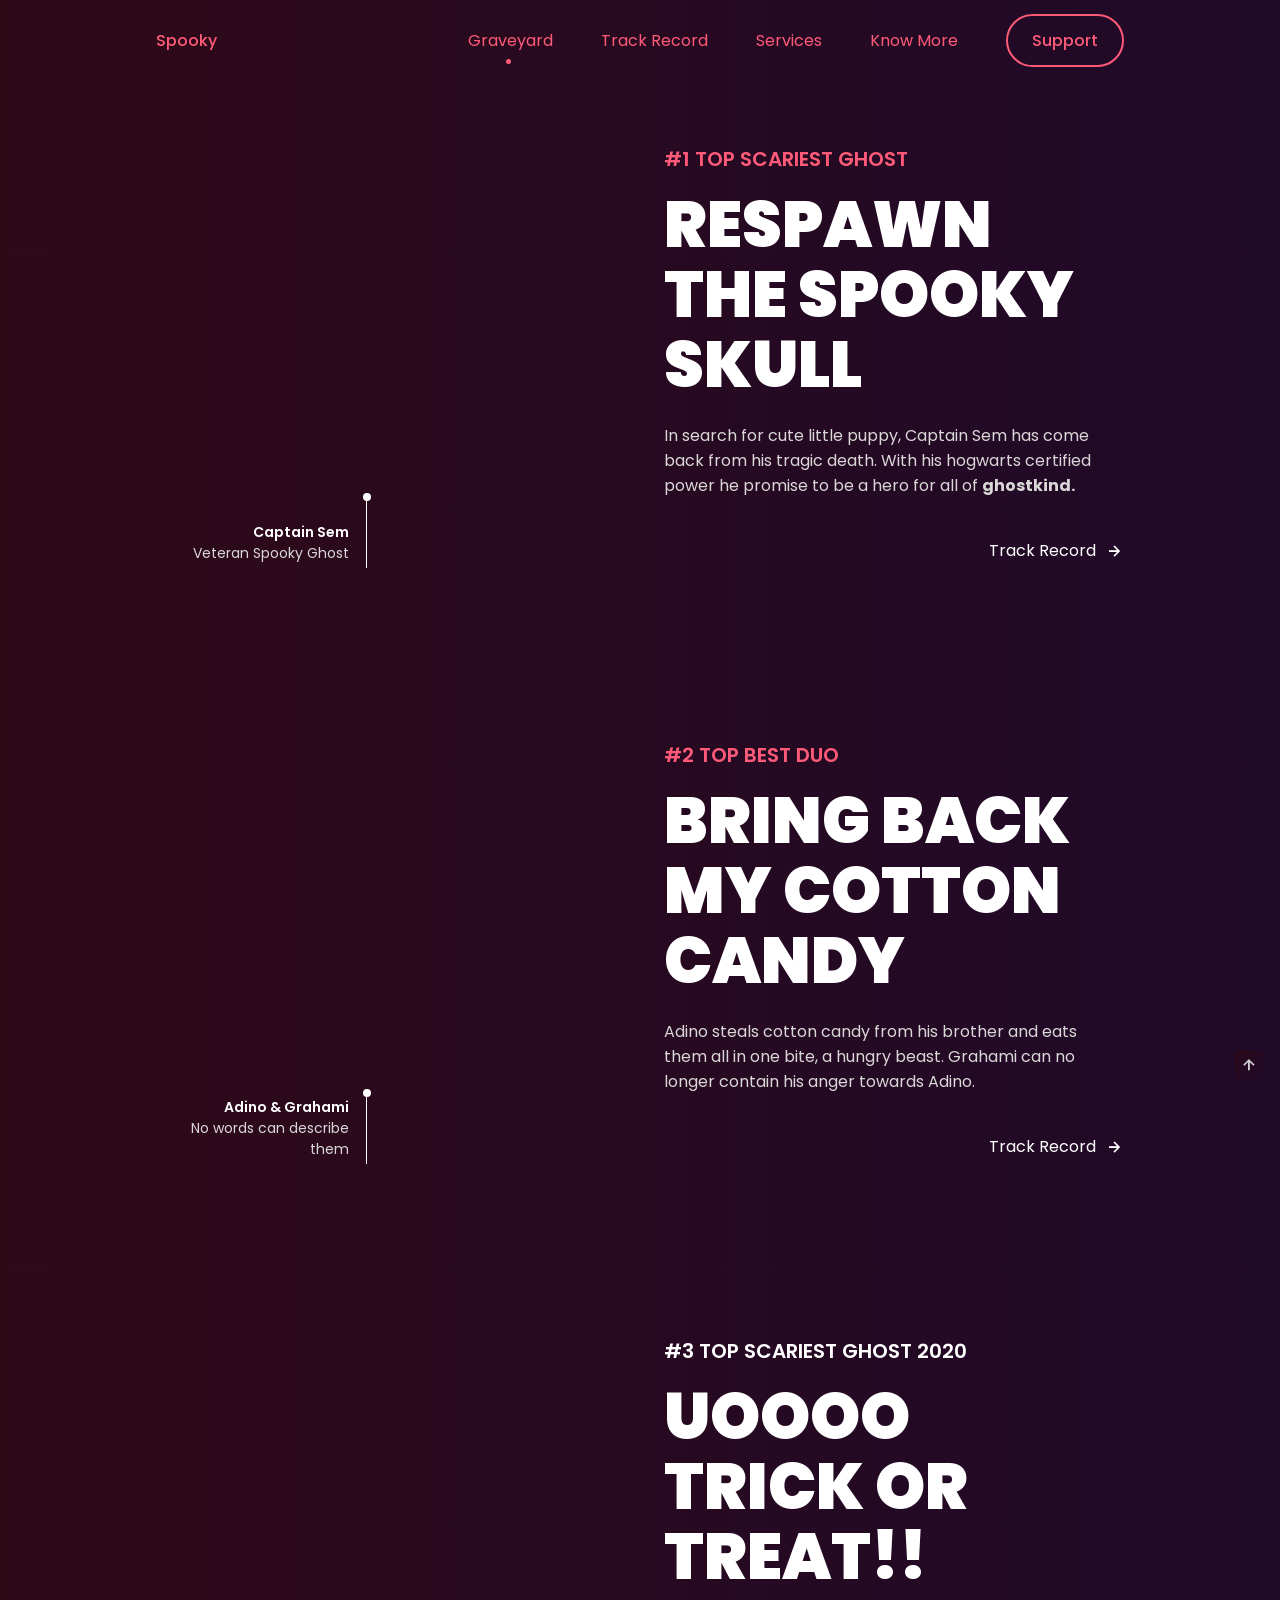
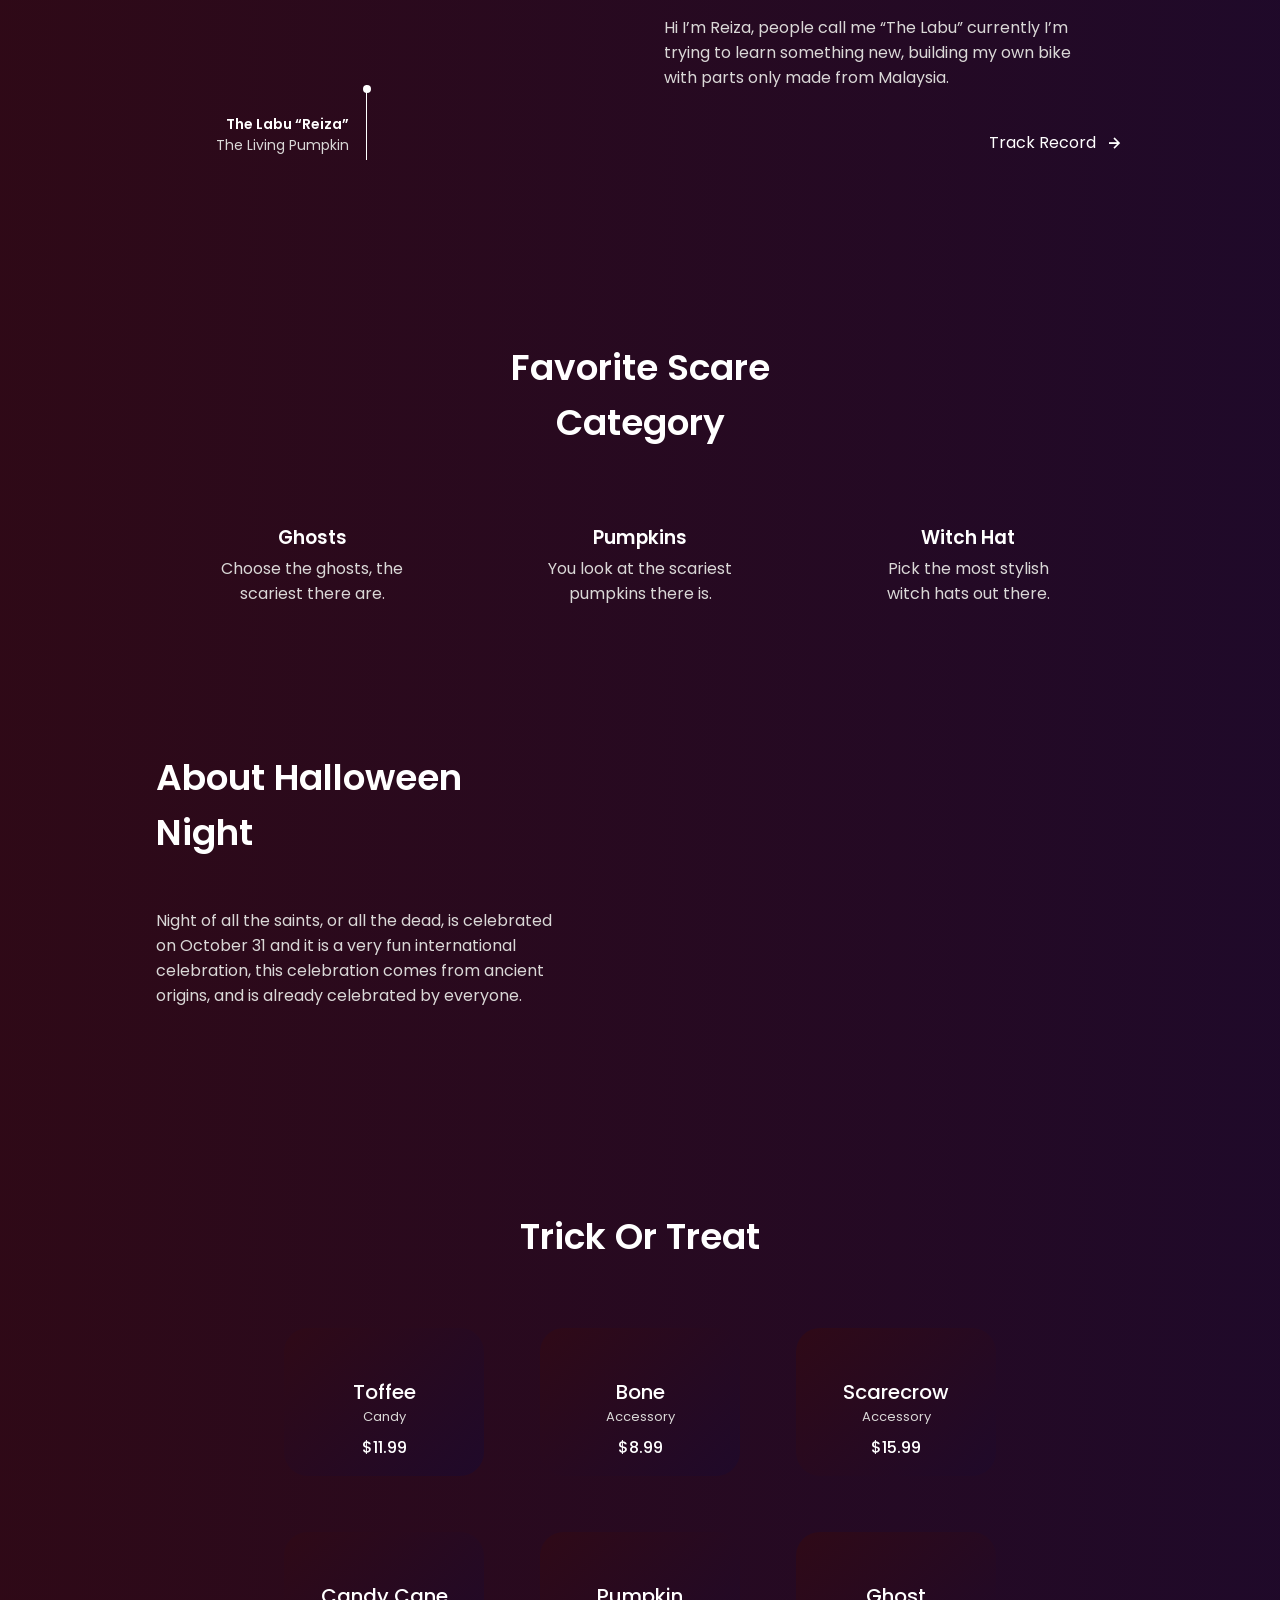
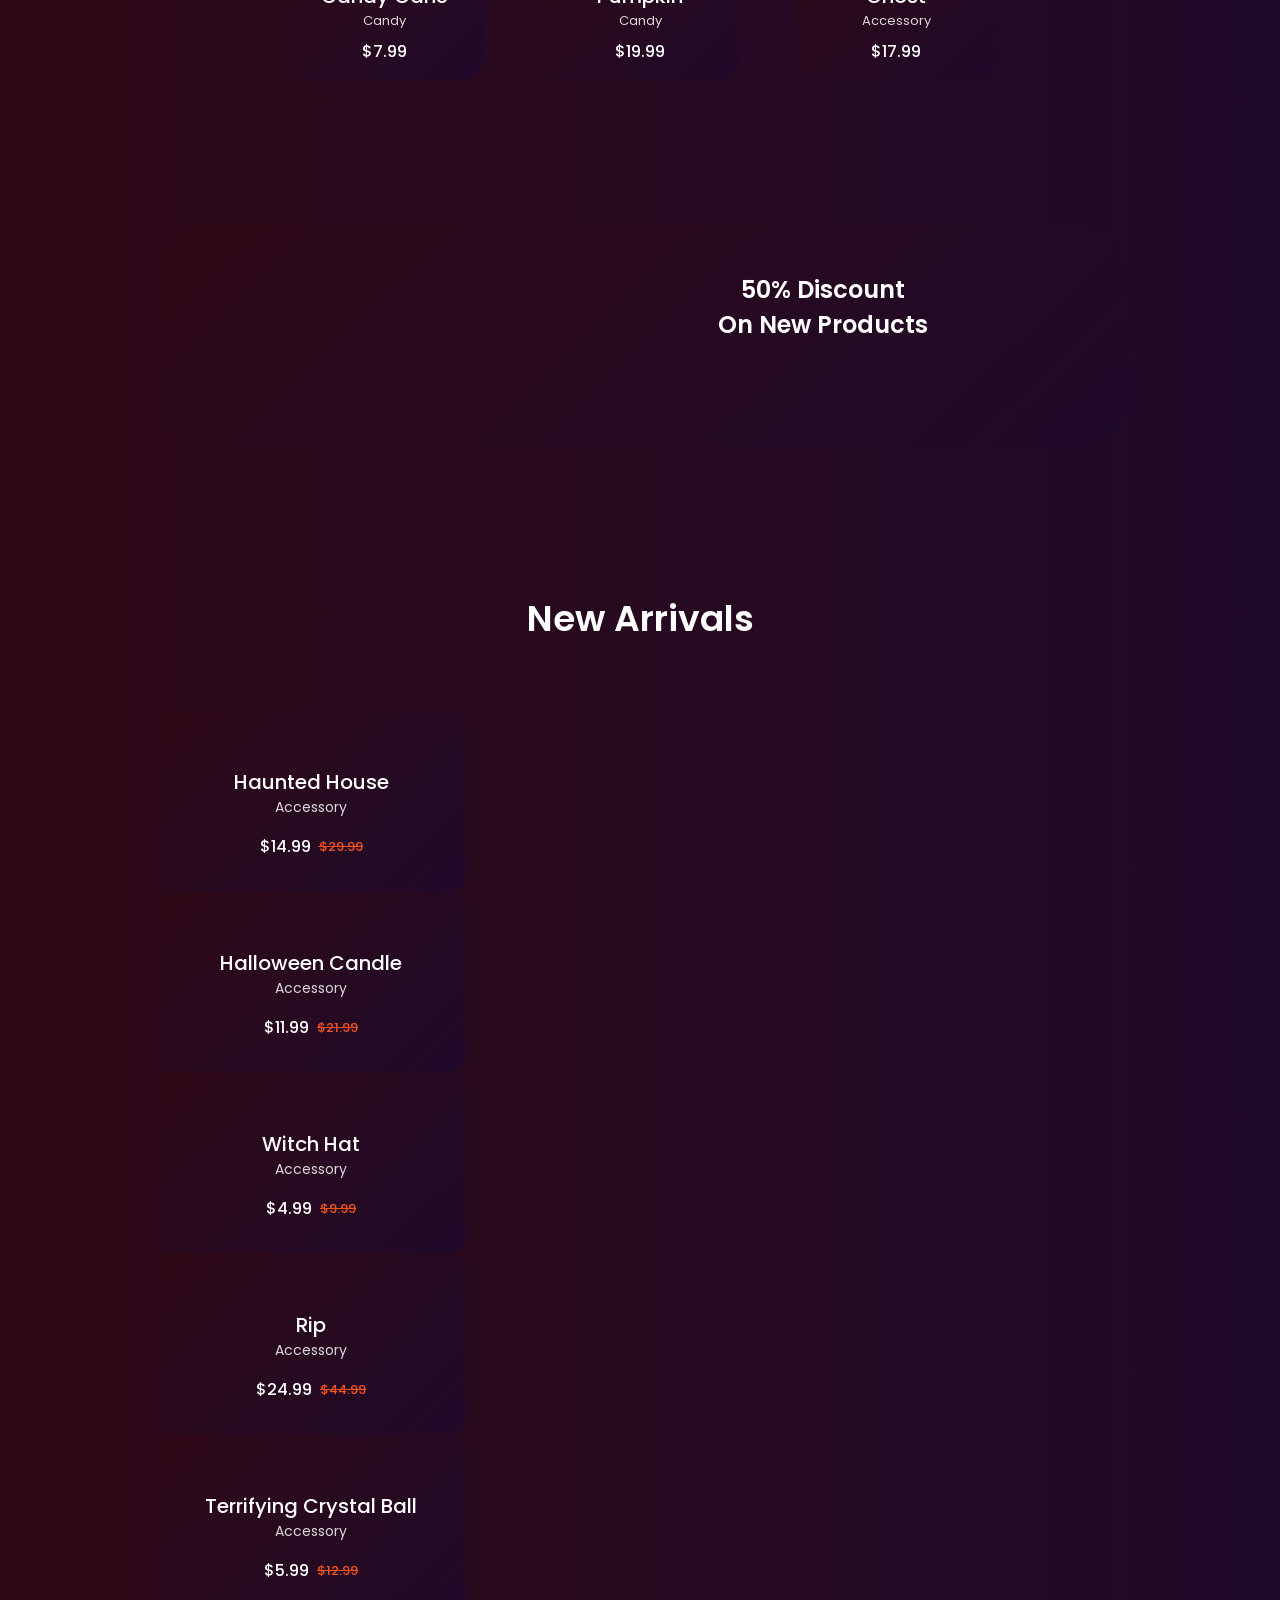
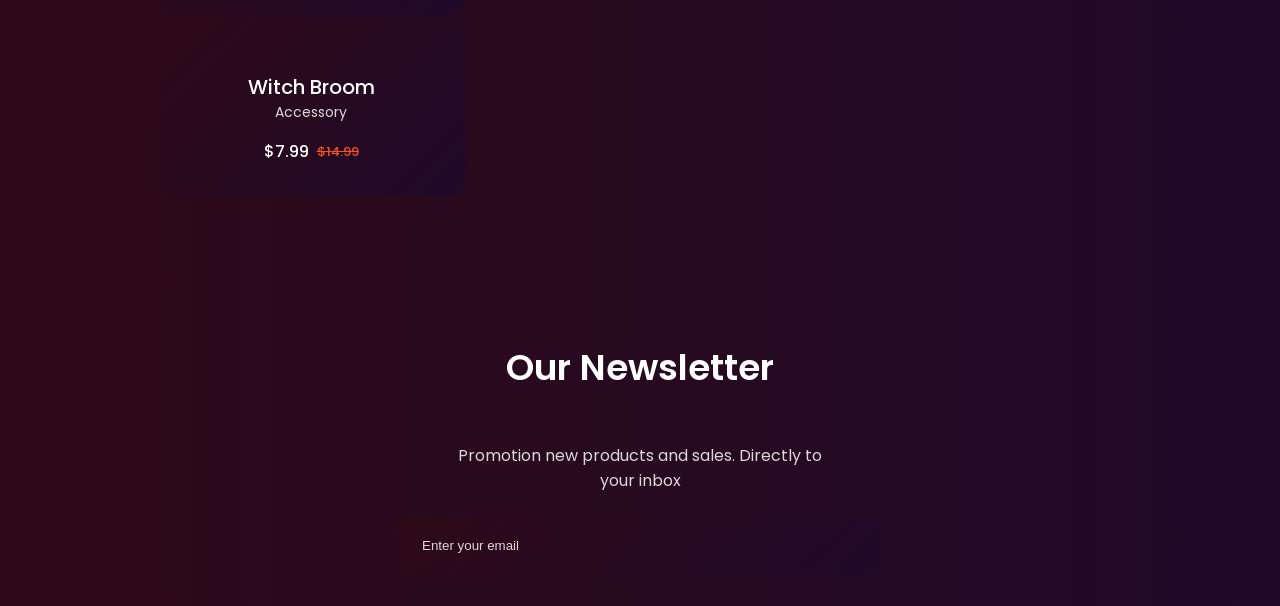
==== commit bcdf8fa6: "changed IU of the Store for better conversions" ====
--- a/index.html
+++ b/index.html
@@ -1,700 +1,354 @@
 <!DOCTYPE html>
-<html lang="en" class="scroll-smooth">
-
-<head>
-    <meta charset="UTF-8">
-    <meta name="viewport" content="width=device-width, initial-scale=1.0">
-    <title>Hands of Fia - Redefining Fashion</title>
-    <link rel="shortcut icon" href="https://raw.githubusercontent.com/farazc60/Project-Images/refs/heads/main/Hands%20of%20Fia%20Fashion%20Design/favicon.jpeg" type="image/x-icon">
-
-    <!-- CDNs: Tailwind, jQuery, Fancybox, AOS, Swiper, Lucide -->
-    <script src="https://cdn.tailwindcss.com"></script>
-    <script src="https://cdnjs.cloudflare.com/ajax/libs/jquery/3.7.1/jquery.min.js"></script>
-    <link rel="stylesheet" href="https://cdnjs.cloudflare.com/ajax/libs/fancybox/3.5.7/jquery.fancybox.min.css" />
-    <script src="https://cdnjs.cloudflare.com/ajax/libs/fancybox/3.5.7/jquery.fancybox.min.js"></script>
-    <link href="https://unpkg.com/aos@2.3.1/dist/aos.css" rel="stylesheet">
-    <script src="https://unpkg.com/aos@2.3.1/dist/aos.js"></script>
-    <link rel="stylesheet" href="https://unpkg.com/swiper/swiper-bundle.min.css" />
-    <script src="https://unpkg.com/swiper/swiper-bundle.min.js"></script>
-    <script src="https://unpkg.com/lucide@latest"></script>
-
-    <!-- Custom Tailwind Configuration -->
-    <script>
-    tailwind.config = {
-        theme: {
-            extend: {
-                colors: {
-                    'hof-charcoal': '#111827',
-                    'hof-gold': '#C79A3D',
-                    'hof-ivory': '#F7F5F2',
-                    'hof-blush': '#E8B7B7',
-                },
-                fontFamily: {
-                    'sans': ['Inter', 'sans-serif'],
-                },
-            }
-        }
-    }
-    </script>
-
-    <!-- CSS -->
-    <link rel="stylesheet" href="C:\Users\ADMIN\Ivy_Praise_Sneaker\style.css">
-</head>
-
-<body class="bg-hof-ivory text-hof-charcoal font-sans antialiased">
-
-    <!-- ===== Header / Navbar ===== -->
-    <header id="navbar"
-        class="fixed top-4 left-1/2 -translate-x-1/2 w-[95%] max-w-6xl mx-auto rounded-full bg-hof-ivory/80 backdrop-blur-lg shadow-md transition-all duration-300 z-50">
-        <div class="flex justify-between items-center px-6 py-4">
-            <a href="index.html">
-                <img src="https://raw.githubusercontent.com/farazc60/Project-Images/refs/heads/main/Hands%20of%20Fia%20Fashion%20Design/logo.png" alt="Hands of Fia Logo" class="h-10 w-auto md:h-12 object-contain">
-            </a>
-
-            <nav class="hidden md:flex items-center space-x-8">
-                <a href="about.html" class="text-hof-charcoal hover:text-hof-gold transition-colors">About</a>
-
-                <!-- Desktop Dropdown -->
-                <div class="relative group">
-                    <button class="flex items-center text-hof-charcoal hover:text-hof-gold transition-colors">
-                        Designs
-                        <i data-lucide="chevron-down"
-                            class="w-4 h-4 ml-1 transition-transform duration-300 group-hover:rotate-180"></i>
-                    </button>
-                    <div
-                        class="absolute top-full left-1/2 -translate-x-1/2 mt-3 w-48 bg-hof-ivory rounded-lg shadow-xl p-2 opacity-0 invisible group-hover:opacity-100 group-hover:visible transition-all duration-300 z-10 origin-top transform scale-95 group-hover:scale-100">
-                        <a href="gallery.html"
-                            class="block px-4 py-2 text-hof-charcoal hover:bg-hof-blush/50 rounded-md">Gallery</a>
-                        <a href="collections.html"
-                            class="block px-4 py-2 text-hof-charcoal hover:bg-hof-blush/50 rounded-md">Collections</a>
-                        <a href="event.html"
-                            class="block px-4 py-2 text-hof-charcoal hover:bg-hof-blush/50 rounded-md">Events</a>
-                        <a href="magazine.html"
-                            class="block px-4 py-2 text-hof-charcoal hover:bg-hof-blush/50 rounded-md">Magazine</a>
-                        <a href="press.html"
-                            class="block px-4 py-2 text-hof-charcoal hover:bg-hof-blush/50 rounded-md">Press</a>
-                    </div>
-                </div>
-
-                <a href="shop.html" class="text-hof-charcoal hover:text-hof-gold transition-colors">Shop</a>
-                <a href="blog.html" class="text-hof-charcoal hover:text-hof-gold transition-colors">Blog</a>
-                <a href="contact.html" class="text-hof-charcoal hover:text-hof-gold transition-colors">Contact</a>
-            </nav>
-
-            <button id="menu-toggle" class="md:hidden">
-                <span></span>
-                <span></span>
-                <span></span>
-            </button>
+<html lang="en">
+  <head>
+    <title>Halloween Landing Page</title>
+    <meta charset="UTF-8" />
+    <meta name="viewport" content="width=device-width" />
+    <link rel='stylesheet' href='https://assets.codepen.io/7773162/swiper-bundle.min.css'>
+<link rel='stylesheet' href='https://cdn.jsdelivr.net/npm/boxicons@latest/css/boxicons.min.css'>
+    <link rel="stylesheet" href="style.css" />
+  </head>
+  <body>
+    <!-- HEADER -->
+<header class="header" id="header">
+  <nav class="nav container">
+    <a href="#" class="nav__logo"> Spooky </a>
+    <div class="nav__menu" id="nav-menu">
+      <ul class="nav__list">
+        <li class="nav__item">
+          <a href="#home" class="nav__link active-link">Graveyard</a>
+        </li>
+        <li class="nav__item">
+          <a href="#about" class="nav__link">Track Record</a>
+        </li>
+        <li class="nav__item">
+          <a href="#trick" class="nav__link">Services</a>
+        </li>
+        <li class="nav__item">
+          <a href="#new" class="nav__link">Know More</a>
+        </li>
+        <a href="#" class="button button--ghost">Support</a>
+      </ul>
+      <div class="nav__close" id="nav-close">
+        <i class='bx bx-x'></i>
+      </div>
+      <img src="https://assets.codepen.io/7773162/nav-img.png" alt="" class="nav__img">
+    </div>
+    <div class="nav__toggle" id="nav-toggle">
+      <i class='bx bx-grid-alt'></i>
+    </div>
+  </nav>
+</header>
+<main class="main">
+  <!-- HOME -->
+  <section class="home container" id="home">
+    <div class="swiper home-swiper">
+      <div class="swiper-wrapper">
+        <!-- HOME SLIDER 1 -->
+        <section class="swiper-slide">
+          <div class="home__content grid">
+            <div class="home__group">
+              <img src="https://assets.codepen.io/7773162/home3-img.png" alt="" class="home__img">
+              <div class="home__indicator"></div>
+              <div class="home__details-img">
+                <h4 class="home__details-title">Captain Sem</h4>
+                <span class="home__details-subtitle">Veteran Spooky Ghost</span>
+              </div>
+            </div>
+            <div class="home__data">
+              <h3 class="home__subtitle">#1 Top Scariest Ghost</h3>
+              <h1 class="home__title">RESPAWN <br> THE SPOOKY <br> SKULL </h1>
+              <p class="home__description">In search for cute little puppy, Captain Sem has come back from his tragic death. With his hogwarts certified power he promise to be a hero for all of <strong>ghostkind. </strong></p>
+              <div class="home__buttons">
+                <a href="#" class="book--now">
+                  <img src="https://assets.codepen.io/7773162/svgviewer-output+%281%29_3.svg" alt="" />
+                </a>
+                <a href="#" class="button--link button--flex">Track Record <i class='bx bx-right-arrow-alt button__icon'></i>
+                </a>
+              </div>
+            </div>
+          </div>
+        </section>
+        <!-- HOME SLIDER 2 -->
+        <section class="swiper-slide">
+          <div class="home__content grid">
+            <div class="home__group">
+              <img src="https://assets.codepen.io/7773162/home2-img.png" alt="" class="home__img">
+              <div class="home__indicator"></div>
+              <div class="home__details-img">
+                <h4 class="home__details-title">Adino & Grahami</h4>
+                <span class="home__details-subtitle">No words can describe them</span>
+              </div>
+            </div>
+            <div class="home__data">
+              <h3 class="home__subtitle">#2 top Best duo</h3>
+              <h1 class="home__title">BRING BACK <br> MY COTTON <br> CANDY </h1>
+              <p class="home__description">Adino steals cotton candy from his brother and eats them all in one bite, a hungry beast. Grahami can no longer contain his anger towards Adino. </p>
+              <div class="home__buttons">
+                <a href="#" class="book--now">
+                  <img src="https://assets.codepen.io/7773162/svgviewer-output+%281%29_3.svg" alt="" />
+                </a>
+                <a href="#" class="button--link button--flex">Track Record <i class='bx bx-right-arrow-alt button__icon'></i>
+                </a>
+              </div>
+            </div>
+          </div>
+        </section>
+        <!-- HOME SLIDER 3 -->
+        <section class="swiper-slide">
+          <div class="home__content grid">
+            <div class="home__group">
+              <img src="https://assets.codepen.io/7773162/home1-img.png" alt="" class="home__img">
+              <div class="home__indicator"></div>
+              <div class="home__details-img">
+                <h4 class="home__details-title">The Labu “Reiza”</h4>
+                <span class="home__details-subtitle">The Living Pumpkin</span>
+              </div>
+            </div>
+            <div class="home__data">
+              <h3 class="pumpkin__subtitle">#3 Top Scariest Ghost 2020</h3>
+              <h1 class="home__title">UOOOO <br> TRICK OR <br> TREAT!! </h1>
+              <p class="home__description">Hi I’m Reiza, people call me “The Labu” currently I’m trying to learn something new, building my own bike with parts only made from Malaysia. </p>
+              <div class="home__buttons">
+                <a href="#" class="book--now">
+                  <img src="https://assets.codepen.io/7773162/svgviewer-output+%282%29_2.svg" alt="" />
+                </a>
+                <a href="#" class="button--link button--flex">Track Record <i class='bx bx-right-arrow-alt button__icon'></i>
+                </a>
+              </div>
+            </div>
+          </div>
+        </section>
+      </div>
+      <div class="swiper-pagination"></div>
+    </div>
+  </section>
+  <!-- CATEGORY -->
+  <section class="section category">
+    <h2 class="section__title">Favorite Scare <br> Category </h2>
+    <div class="category__container container grid">
+      <div class="category__data">
+        <img src="https://assets.codepen.io/7773162/category1-img.png" alt="" class="category__img">
+        <h3 class="category__title">Ghosts</h3>
+        <p class="category__description">Choose the ghosts, the scariest there are.</p>
+      </div>
+      <div class="category__data">
+        <img src="https://assets.codepen.io/7773162/category2-img.png" alt="" class="category__img">
+        <h3 class="category__title">Pumpkins</h3>
+        <p class="category__description">You look at the scariest pumpkins there is.</p>
+      </div>
+      <div class="category__data">
+        <img src="https://assets.codepen.io/7773162/category3-img.png" alt="" class="category__img">
+        <h3 class="category__title">Witch Hat</h3>
+        <p class="category__description">Pick the most stylish witch hats out there.</p>
+      </div>
+    </div>
+  </section>
+  <!-- ABOUT -->
+  <section class="section about" id="about">
+    <div class="about__container container grid">
+      <div class="about__data">
+        <h2 class="section__title about__title">About Halloween <br> Night </h2>
+        <p class="about__description">Night of all the saints, or all the dead, is celebrated on October 31 and it is a very fun international celebration, this celebration comes from ancient origins, and is already celebrated by everyone. </p>
+        <a href="#" class="book--now">
+          <img src="https://assets.codepen.io/7773162/svgviewer-output+%281%29_3.svg" alt="" />
+        </a>
+      </div>
+      <img src="https://assets.codepen.io/7773162/about-img.png" alt="" class="about__img">
+    </div>
+  </section>
+  <!-- TRICK OR TREAT -->
+  <section class="section trick" id="trick">
+    <h2 class="section__title">Trick Or Treat</h2>
+    <div class="trick__container container grid">
+      <div class="trick__content">
+        <img src="https://assets.codepen.io/7773162/trick-treat1-img.png" alt="" class="trick__img">
+        <h3 class="trick__title">Toffee</h3>
+        <span class="trick__subtitle">Candy</span>
+        <span class="trick__price">$11.99</span>
+        <button class="button trick__button">
+          <i class='bx bx-cart-alt trick__icon'></i>
+        </button>
+      </div>
+      <div class="trick__content">
+        <img src="https://assets.codepen.io/7773162/trick-treat2-img.png" alt="" class="trick__img">
+        <h3 class="trick__title">Bone</h3>
+        <span class="trick__subtitle">Accessory</span>
+        <span class="trick__price">$8.99</span>
+        <button class="button trick__button">
+          <i class='bx bx-cart-alt trick__icon'></i>
+        </button>
+      </div>
+      <div class="trick__content">
+        <img src="https://assets.codepen.io/7773162/trick-treat3-img.png" alt="" class="trick__img">
+        <h3 class="trick__title">Scarecrow</h3>
+        <span class="trick__subtitle">Accessory</span>
+        <span class="trick__price">$15.99</span>
+        <button class="button trick__button">
+          <i class='bx bx-cart-alt trick__icon'></i>
+        </button>
+      </div>
+      <div class="trick__content">
+        <img src="https://assets.codepen.io/7773162/trick-treat4-img.png" alt="" class="trick__img">
+        <h3 class="trick__title">Candy Cane</h3>
+        <span class="trick__subtitle">Candy</span>
+        <span class="trick__price">$7.99</span>
+        <button class="button trick__button">
+          <i class='bx bx-cart-alt trick__icon'></i>
+        </button>
+      </div>
+      <div class="trick__content">
+        <img src="https://assets.codepen.io/7773162/trick-treat5-img.png" alt="" class="trick__img">
+        <h3 class="trick__title">Pumpkin</h3>
+        <span class="trick__subtitle">Candy</span>
+        <span class="trick__price">$19.99</span>
+        <button class="button trick__button">
+          <i class='bx bx-cart-alt trick__icon'></i>
+        </button>
+      </div>
+      <div class="trick__content">
+        <img src="https://assets.codepen.io/7773162/trick-treat6-img.png" alt="" class="trick__img">
+        <h3 class="trick__title">Ghost</h3>
+        <span class="trick__subtitle">Accessory</span>
+        <span class="trick__price">$17.99</span>
+        <button class="button trick__button">
+          <i class='bx bx-cart-alt trick__icon'></i>
+        </button>
+      </div>
+    </div>
+  </section>
+  <!-- DISCOUNT -->
+  <section class="section discount">
+    <div class="discount__container container grid">
+      <div class="discount__data">
+        <h2 class="discount__title">50% Discount <br> On New Products </h2>
+        <a href="#" class="book--now">
+          <img src="https://assets.codepen.io/7773162/svgviewer-output+%281%29_3.svg" alt="" />
+        </a>
+      </div>
+      <img src="https://assets.codepen.io/7773162/discount-img.png" alt="" class="discount__img">
+    </div>
+  </section>
+  <!-- NEW ARRIVALS -->
+  <section class="section new" id="new">
+    <h2 class="section__title">New Arrivals</h2>
+    <div class="new__container container">
+      <div class="swiper new-swiper">
+        <div class="swiper-wrapper">
+          <div class="new__content swiper-slide">
+            <div class="new__tag">
+              <img src="https://assets.codepen.io/7773162/svgviewer-output+%286%29_1.svg" alt="" />
+            </div>
+            <img src="https://assets.codepen.io/7773162/new1-img.png" alt="" class="new__img">
+            <h3 class="new__title">Haunted House</h3>
+            <span class="new__subtitle">Accessory</span>
+            <div class="new__prices">
+              <span class="new__price">$14.99</span>
+              <span class="new__discount">$29.99</span>
+            </div>
+            <button class="button new__button">
+              <i class='bx bx-cart-alt new__icon'></i>
+            </button>
+          </div>
+          <div class="new__content swiper-slide">
+            <div class="new__tag">
+              <img src="https://assets.codepen.io/7773162/svgviewer-output+%286%29_1.svg" alt="" />
+            </div>
+            <img src="https://assets.codepen.io/7773162/new2-img.png" alt="" class="new__img">
+            <h3 class="new__title">Halloween Candle</h3>
+            <span class="new__subtitle">Accessory</span>
+            <div class="new__prices">
+              <span class="new__price">$11.99</span>
+              <span class="new__discount">$21.99</span>
+            </div>
+            <button class="button new__button">
+              <i class='bx bx-cart-alt new__icon'></i>
+            </button>
+          </div>
+          <div class="new__content swiper-slide">
+            <div class="new__tag">
+              <img src="https://assets.codepen.io/7773162/svgviewer-output+%286%29_1.svg" alt="" />
+            </div>
+            <img src="https://assets.codepen.io/7773162/new3-img.png" alt="" class="new__img">
+            <h3 class="new__title">Witch Hat</h3>
+            <span class="new__subtitle">Accessory</span>
+            <div class="new__prices">
+              <span class="new__price">$4.99</span>
+              <span class="new__discount">$9.99</span>
+            </div>
+            <button class="button new__button">
+              <i class='bx bx-cart-alt new__icon'></i>
+            </button>
+          </div>
+          <div class="new__content swiper-slide">
+            <div class="new__tag">
+              <img src="https://assets.codepen.io/7773162/svgviewer-output+%286%29_1.svg" alt="" />
+            </div>
+            <img src="https://assets.codepen.io/7773162/new4-img.png" alt="" class="new__img">
+            <h3 class="new__title">Rip</h3>
+            <span class="new__subtitle">Accessory</span>
+            <div class="new__prices">
+              <span class="new__price">$24.99</span>
+              <span class="new__discount">$44.99</span>
+            </div>
+            <button class="button new__button">
+              <i class='bx bx-cart-alt new__icon'></i>
+            </button>
+          </div>
+          <div class="new__content swiper-slide">
+            <div class="new__tag">
+              <img src="https://assets.codepen.io/7773162/svgviewer-output+%286%29_1.svg" alt="" />
+            </div>
+            <img src="https://assets.codepen.io/7773162/new5-img.png" alt="" class="new__img">
+            <h3 class="new__title">Terrifying Crystal Ball</h3>
+            <span class="new__subtitle">Accessory</span>
+            <div class="new__prices">
+              <span class="new__price">$5.99</span>
+              <span class="new__discount">$12.99</span>
+            </div>
+            <button class="button new__button">
+              <i class='bx bx-cart-alt new__icon'></i>
+            </button>
+          </div>
+          <div class="new__content swiper-slide">
+            <div class="new__tag">
+              <img src="https://assets.codepen.io/7773162/svgviewer-output+%286%29_1.svg" alt="" />
+            </div>
+            <img src="https://assets.codepen.io/7773162/new6-img.png" alt="" class="new__img">
+            <h3 class="new__title">Witch Broom</h3>
+            <span class="new__subtitle">Accessory</span>
+            <div class="new__prices">
+              <span class="new__price">$7.99</span>
+              <span class="new__discount">$14.99</span>
+            </div>
+            <button class="button new__button">
+              <i class='bx bx-cart-alt new__icon'></i>
+            </button>
+          </div>
         </div>
-    </header>
-
-    <!-- ===== Full Screen Overlay Menu ===== -->
-    <div id="menu-overlay" class="fixed inset-0 bg-hof-charcoal/95 z-40 flex items-center justify-center">
-        <nav class="flex flex-col items-center space-y-6 mt-10">
-            <a href="about.html"
-                class="text-xl font-bold text-hof-ivory hover:text-hof-gold transition-colors">About</a>
-            <!-- Mobile Dropdown -->
-            <div class="text-center">
-                <button id="mobile-dropdown-toggle"
-                    class="text-xl font-bold text-hof-ivory hover:text-hof-gold transition-colors flex items-center">
-                    Designs
-                    <i data-lucide="chevron-down" class="w-8 h-8 ml-2"></i>
-                </button>
-                <div id="mobile-dropdown" class="hidden flex-col items-center space-y-4 mt-4">
-                    <a href="gallery.html"
-                        class="text-xl font-bold text-hof-ivory/80 hover:text-hof-gold">Gallery</a>
-                    <a href="collections.html"
-                        class="text-xl font-bold text-hof-ivory/80 hover:text-hof-gold">Collections</a>
-                    <a href="event.html" class="text-xl font-bold text-hof-ivory/80 hover:text-hof-gold">Events</a>
-                    <a href="magazine.html" class="text-xl font-bold text-hof-ivory/80 hover:text-hof-gold">Magazine</a>
-                    <a href="press.html" class="text-xl font-bold text-hof-ivory/80 hover:text-hof-gold">Press</a>
-                </div>
-            </div>
-
-            <a href="shop.html"
-                class="text-xl font-bold text-hof-ivory hover:text-hof-gold transition-colors">Shop</a>
-            <a href="blog.html" class="text-xl font-bold text-hof-ivory hover:text-hof-gold transition-colors">Blog</a>
-            <a href="contact.html"
-                class="text-xl font-bold text-hof-ivory hover:text-hof-gold transition-colors">Contact</a>
-
-            <!-- Social Icons in Menu -->
-            <div class="flex space-x-6 pt-8">
-                <a href="#" class="text-hof-ivory hover:text-hof-gold transition-colors">
-                    <i data-lucide="instagram" class="w-6 h-6"></i>
-                </a>
-                <a href="#" class="text-hof-ivory hover:text-hof-gold transition-colors">
-                    <i data-lucide="linkedin" class="w-6 h-6"></i>
-                </a>
-                <a href="#" class="text-hof-ivory hover:text-hof-gold transition-colors">
-                    <i data-lucide="facebook" class="w-6 h-6"></i>
-                </a>
-            </div>
-        </nav>
-
-    </div>
-
-    <!-- ===== Main Content ===== -->
-    <main>
-        <!-- ===== Hero Section ===== -->
-        <section id="hero" class="min-h-screen flex items-center pt-28">
-            <div class="container mx-auto px-6 grid md:grid-cols-12 items-center gap-12">
-                <!-- Left Content -->
-                <div class="hero-content-left text-center md:text-left md:col-span-5" data-aos="fade-right">
-                    <h1 class="text-5xl md:text-7xl font-extrabold text-hof-charcoal leading-tight">
-                        Redefining Fashion
-                        <span class="block text-hof-gold">with Hands of Fia</span>
-                    </h1>
-                    <p class="mt-6 text-lg text-gray-600 max-w-lg mx-auto md:mx-0">
-                        Crafting unique stories through bespoke designs. Discover a world where elegance, creativity,
-                        and confidence are stitched into every piece.
-                    </p>
-                    <a href="#contact" data-scroll
-                        class="inline-block mt-10 px-10 py-4 bg-hof-gold text-white text-lg font-semibold rounded-full shadow-lg hover:bg-opacity-90 transition-all transform hover:scale-105">
-                        Book a Consultation
-                    </a>
-                </div>
-                <!-- Right Image -->
-                <div class="hero-content-right md:col-span-7 h-[60vh] md:h-[80vh] relative" data-aos="fade-left"
-                    data-aos-delay="100">
-                    <img src="https://raw.githubusercontent.com/farazc60/Project-Images/refs/heads/main/Hands%20of%20Fia%20Fashion%20Design/detail-4.png" alt="Fashion model wearing a Hands of Fia design"
-                        class="w-full h-full object-cover rounded-3xl shadow-2xl">
-
-                    <img src="https://raw.githubusercontent.com/farazc60/Project-Images/refs/heads/main/Hands%20of%20Fia%20Fashion%20Design/detail-5.png" alt="Fabric Detail"
-                        class="absolute -bottom-12 -left-12 w-48 h-64 md:w-56 md:h-72 object-cover rounded-2xl shadow-xl border-4 border-hof-ivory"
-                        data-aos="fade-up" data-aos-delay="300">
-                </div>
-            </div>
-        </section>
-
-        <!-- ===== About Section ===== -->
-        <section id="about" class="py-24 bg-white">
-            <div class="container mx-auto px-6 grid md:grid-cols-2 gap-16 items-center">
-                <!-- Designer Photo -->
-                <div data-aos="fade-right">
-                    <img src="https://raw.githubusercontent.com/farazc60/Project-Images/refs/heads/main/Hands%20of%20Fia%20Fashion%20Design/magazine-cover.png" alt="Fia, the designer"
-                        class="rounded-3xl shadow-xl w-full object-cover" loading="lazy" style="height:600px">
-                </div>
-                <!-- About Content -->
-                <div data-aos="fade-left">
-                    <span class="text-hof-gold font-semibold tracking-widest uppercase">The Designer</span>
-                    <h2 class="text-4xl md:text-5xl font-bold text-hof-charcoal mt-2">
-                        My Story, My Passion
-                    </h2>
-                    <p class="mt-6 text-gray-600 text-lg">
-                        From a young age, I saw fashion as more than just clothing; it's a language, a form of art, a
-                        silent expression of confidence. 'Hands of Fia' was born from a desire to blend timeless
-                        elegance with modern audacity.
-                    </p>
-                    <p class="mt-4 text-gray-600">
-                        My design philosophy is simple: create pieces that empower. Each collection is inspired by the
-                        stories of strong individuals, by nature's geometry, and by the vibrant pulse of the city.
-                    </p>
-                    <!-- Animated Counters -->
-                    <div id="counters" class="grid grid-cols-3 gap-4 mt-10 text-center">
-                        <div>
-                            <span class="counter-value text-5xl font-bold text-hof-gold" data-target="12">0</span>
-                            <span class="block text-sm text-gray-500 mt-1">Signature Collections</span>
-                        </div>
-                        <div>
-                            <span class="counter-value text-5xl font-bold text-hof-gold" data-target="200">0</span>
-                            <span class="block text-sm text-gray-500 mt-1">Happy Clients</span>
-                        </div>
-                        <div>
-                            <span class="counter-value text-5xl font-bold text-hof-gold" data-target="7">0</span>
-                            <span class="block text-sm text-gray-500 mt-1">Fashion Awards</span>
-                        </div>
-                    </div>
-                </div>
-            </div>
-        </section>
-
-        <!-- ===== Signature Collections Section ===== -->
-        <section id="collections" class="py-24 bg-hof-ivory overflow-hidden">
-            <div class="container mx-auto px-6">
-                <h2 class="text-4xl md:text-5xl font-bold text-hof-charcoal text-center" data-aos="fade-up">
-                    Signature Collections
-                </h2>
-                <p class="text-lg text-gray-600 text-center max-w-2xl mx-auto mt-4" data-aos="fade-up"
-                    data-aos-delay="100">
-                    A glimpse into the narratives that shape our designs.
-                </p>
-            </div>
-
-            <!-- Swiper -->
-            <div class="swiper-container collections-slider mt-12" data-aos="fade-up" data-aos-delay="200">
-                <div class="swiper-wrapper py-8 px-4">
-                    <!-- Collection Card 1 -->
-                    <div class="swiper-slide">
-                        <div
-                            class="rounded-2xl shadow-lg overflow-hidden group relative transform transition-transform duration-300 h-full">
-                            <img src="https://raw.githubusercontent.com/farazc60/Project-Images/refs/heads/main/Hands%20of%20Fia%20Fashion%20Design/2.png" alt="The Golden Hour Collection"
-                                class="w-full h-full object-cover" loading="lazy">
-                            <div
-                                class="absolute inset-0 bg-gradient-to-t from-black/80 to-transparent transition-all duration-300 group-hover:from-black/90">
-                                <div class="absolute bottom-0 left-0 p-6">
-                                    <h3 class="text-3xl font-bold text-white">The Golden Hour</h3>
-                                    <span class="text-sm text-gray-300">2024</span>
-                                    <a href="details.html"
-                                        class="flex mt-4 px-5 py-2 bg-hof-gold text-white justify-center text-sm font-semibold rounded-full opacity-0 transform translate-y-4 group-hover:opacity-100 group-hover:translate-y-0 transition-all duration-300">
-                                        View Lookbook
-                                </a>
-                                </div>
-                            </div>
-                        </div>
-                    </div>
-                    <!-- Collection Card 2 -->
-                    <div class="swiper-slide">
-                        <div
-                            class="rounded-2xl shadow-lg overflow-hidden group relative transform transition-transform duration-300 h-full">
-                            <img src="https://raw.githubusercontent.com/farazc60/Project-Images/refs/heads/main/Hands%20of%20Fia%20Fashion%20Design/3.png" alt="Urban Poetry Collection"
-                                class="w-full h-full object-cover" loading="lazy">
-                            <div
-                                class="absolute inset-0 bg-gradient-to-t from-black/80 to-transparent transition-all duration-300 group-hover:from-black/90">
-                                <div class="absolute bottom-0 left-0 p-6">
-                                    <h3 class="text-3xl font-bold text-white">Urban Poetry</h3>
-                                    <span class="text-sm text-gray-300">2023</span>
-                                    <a
-                                        class="flex mt-4 px-5 py-2 bg-hof-gold text-white justify-center text-sm font-semibold rounded-full opacity-0 transform translate-y-4 group-hover:opacity-100 group-hover:translate-y-0 transition-all duration-300">
-                                        View Lookbook
-                                </a>
-                                </div>
-                            </div>
-                        </div>
-                    </div>
-                    <!-- Collection Card 3 -->
-                    <div class="swiper-slide">
-                        <div
-                            class="rounded-2xl shadow-lg overflow-hidden group relative transform transition-transform duration-300 h-full">
-                            <img src="https://raw.githubusercontent.com/farazc60/Project-Images/refs/heads/main/Hands%20of%20Fia%20Fashion%20Design/4.png" alt="Blush Symphony Collection"
-                                class="w-full h-full object-cover" loading="lazy">
-                            <div
-                                class="absolute inset-0 bg-gradient-to-t from-black/80 to-transparent transition-all duration-300 group-hover:from-black/90">
-                                <div class="absolute bottom-0 left-0 p-6">
-                                    <h3 class="text-3xl font-bold text-white">Blush Symphony</h3>
-                                    <span class="text-sm text-gray-300">2023</span>
-                                    <a
-                                        class="flex mt-4 px-5 py-2 bg-hof-gold text-white justify-center text-sm font-semibold rounded-full opacity-0 transform translate-y-4 group-hover:opacity-100 group-hover:translate-y-0 transition-all duration-300">
-                                        View Lookbook
-                                </a>
-                                </div>
-                            </div>
-                        </div>
-                    </div>
-                    <!-- Collection Card 4 -->
-                    <div class="swiper-slide">
-                        <div
-                            class="rounded-2xl shadow-lg overflow-hidden group relative transform transition-transform duration-300 h-full">
-                            <img src="https://raw.githubusercontent.com/farazc60/Project-Images/refs/heads/main/Hands%20of%20Fia%20Fashion%20Design/5.png" alt="Ivory Dreams Collection"
-                                class="w-full h-full object-cover" loading="lazy">
-                            <div
-                                class="absolute inset-0 bg-gradient-to-t from-black/80 to-transparent transition-all duration-300 group-hover:from-black/90">
-                                <div class="absolute bottom-0 left-0 p-6">
-                                    <h3 class="text-3xl font-bold text-white">Ivory Dreams</h3>
-                                    <span class="text-sm text-gray-300">2022</span>
-                                    <a
-                                        class="flex mt-4 px-5 py-2 bg-hof-gold text-white justify-center text-sm font-semibold rounded-full opacity-0 transform translate-y-4 group-hover:opacity-100 group-hover:translate-y-0 transition-all duration-300">
-                                        View Lookbook
-                                </a>
-                                </div>
-                            </div>
-                        </div>
-                    </div>
-                    <!-- Collection Card 5 -->
-                    <div class="swiper-slide">
-                        <div
-                            class="rounded-2xl shadow-lg overflow-hidden group relative transform transition-transform duration-300 h-full">
-                            <img src="https://raw.githubusercontent.com/farazc60/Project-Images/refs/heads/main/Hands%20of%20Fia%20Fashion%20Design/7.png" alt="Ivory Dreams Collection"
-                                class="w-full h-full object-cover" loading="lazy">
-                            <div
-                                class="absolute inset-0 bg-gradient-to-t from-black/80 to-transparent transition-all duration-300 group-hover:from-black/90">
-                                <div class="absolute bottom-0 left-0 p-6">
-                                    <h3 class="text-3xl font-bold text-white">Ivory Dreams</h3>
-                                    <span class="text-sm text-gray-300">2022</span>
-                                    <a
-                                        class="flex mt-4 px-5 py-2 bg-hof-gold text-white justify-center text-sm font-semibold rounded-full opacity-0 transform translate-y-4 group-hover:opacity-100 group-hover:translate-y-0 transition-all duration-300">
-                                        View Lookbook
-                                </a>
-                                </div>
-                            </div>
-                        </div>
-                    </div>
-                </div>
-                <!-- Add Pagination -->
-                <div class="swiper-pagination relative mt-8"></div>
-            </div>
-        </section>
-
-        <!-- ===== Gallery / Portfolio Section ===== -->
-        <section id="gallery" class="pt-24 pb-32 bg-white">
-            <div class="container mx-auto px-6">
-                <h2 class="text-4xl md:text-5xl font-bold text-hof-charcoal text-center" data-aos="fade-up">
-                    Design Gallery
-                </h2>
-                <p class="text-lg text-gray-600 text-center max-w-2xl mx-auto mt-4" data-aos="fade-up"
-                    data-aos-delay="100">
-                    Explore the craftsmanship, detail, and artistry in every stitch.
-                </p>
-
-                <!-- Responsive Grid -->
-                <div class="mt-12 masonry-gallery" data-aos="fade-up" data-aos-delay="200">
-                    <a href="https://raw.githubusercontent.com/farazc60/Project-Images/refs/heads/main/Hands%20of%20Fia%20Fashion%20Design/9.png" data-fancybox="gallery"
-                        data-caption="Golden Hour Gown - Couture Collection" class="masonry-item" data-aos="fade-up"
-                        data-aos-delay="200">
-                        <img src="https://raw.githubusercontent.com/farazc60/Project-Images/refs/heads/main/Hands%20of%20Fia%20Fashion%20Design/9.png" alt="Couture Gown 1"
-                            class="w-full h-full object-cover rounded-xl shadow-md transition-transform duration-300 hover:scale-105"
-                            loading="lazy">
-                    </a>
-                    <a href="https://raw.githubusercontent.com/farazc60/Project-Images/refs/heads/main/Hands%20of%20Fia%20Fashion%20Design/11.png" data-fancybox="gallery"
-                        data-caption="Midnight Structure - Runway Show" class="masonry-item" data-aos="fade-up"
-                        data-aos-delay="300">
-                        <img src="https://raw.githubusercontent.com/farazc60/Project-Images/refs/heads/main/Hands%20of%20Fia%20Fashion%20Design/11.png" alt="Runway Look 1"
-                            class="w-full h-full object-cover rounded-xl shadow-md transition-transform duration-300 hover:scale-105"
-                            loading="lazy">
-                    </a>
-                    <a href="https://raw.githubusercontent.com/farazc60/Project-Images/refs/heads/main/Hands%20of%20Fia%20Fashion%20Design/6.jpeg" data-fancybox="gallery"
-                        data-caption="Ivory Dream Wedding Dress - Bridal" class="masonry-item" data-aos="fade-up"
-                        data-aos-delay="400">
-                        <img src="https://raw.githubusercontent.com/farazc60/Project-Images/refs/heads/main/Hands%20of%20Fia%20Fashion%20Design/6.jpeg" alt="Bridal Gown 1"
-                            class="w-full h-full object-cover rounded-xl shadow-md transition-transform duration-300 hover:scale-105"
-                            loading="lazy">
-                    </a>
-                    <a href="https://raw.githubusercontent.com/farazc60/Project-Images/refs/heads/main/Hands%20of%20Fia%20Fashion%20Design/14.png" data-fancybox="gallery" data-caption="Blush Linen Set - Casual Wear"
-                        class="masonry-item" data-aos="fade-up" data-aos-delay="200">
-                        <img src="https://raw.githubusercontent.com/farazc60/Project-Images/refs/heads/main/Hands%20of%20Fia%20Fashion%20Design/14.png" alt="Casual Look 1"
-                            class="w-full h-full object-cover rounded-xl shadow-md transition-transform duration-300 hover:scale-1s-105"
-                            loading="lazy">
-                    </a>
-                    <a href="https://raw.githubusercontent.com/farazc60/Project-Images/refs/heads/main/Hands%20of%20Fia%20Fashion%20Design/15.png" data-fancybox="gallery" data-caption="Shadow Play - Runway Show"
-                        class="masonry-item" data-aos="fade-up" data-aos-delay="300">
-                        <img src="https://raw.githubusercontent.com/farazc60/Project-Images/refs/heads/main/Hands%20of%20Fia%20Fashion%20Design/15.png" alt="Runway Look 2"
-                            class="w-full h-full object-cover rounded-xl shadow-md transition-transform duration-300 hover:scale-105"
-                            loading="lazy">
-                    </a>
-                    <a href="https://raw.githubusercontent.com/farazc60/Project-Images/refs/heads/main/Hands%20of%20Fia%20Fashion%20Design/13.png" data-fancybox="gallery"
-                        data-caption="Liquid Gold Cape - Couture Collection" class="masonry-item" data-aos="fade-up"
-                        data-aos-delay="400">
-                        <img src="https://raw.githubusercontent.com/farazc60/Project-Images/refs/heads/main/Hands%20of%20Fia%20Fashion%20Design/13.png" alt="Couture Gown 2"
-                            class="w-full h-full object-cover rounded-xl shadow-md transition-transform duration-300 hover:scale-105"
-                            loading="lazy">
-                    </a>
-                </div>
-            </div>
-        </section>
-
-        <!-- ===== The Design Process Section ===== -->
-        <section id="process" class="pt-32 pb-32 bg-hof-blush/30">
-            <div class="container mx-auto px-6">
-                <h2 class="text-4xl md:text-5xl font-bold text-hof-charcoal text-center" data-aos="fade-up">
-                    The Design Process
-                </h2>
-                <p class="text-lg text-gray-600 text-center max-w-2xl mx-auto mt-4" data-aos="fade-up"
-                    data-aos-delay="100">
-                    From Concept to Creation
-                </p>
-                <div class="grid md:grid-cols-2 lg:grid-cols-4 gap-8 mt-16">
-                    <!-- Step 1 -->
-                    <div class="bg-white p-10 rounded-2xl shadow-lg text-center" data-aos="fade-up"
-                        data-aos-delay="200">
-                        <div class="inline-block p-4 bg-hof-gold/10 rounded-full">
-                            <i data-lucide="message-circle" class="w-8 h-8 text-hof-gold"></i>
-                        </div>
-                        <h3 class="text-2xl font-bold text-hof-charcoal mt-5">1. Consultation</h3>
-                        <p class="mt-3 text-gray-600">
-                            It begins with your story. We meet to discuss your vision, inspiration, and desires in a
-                            personal consultation.
-                        </p>
-                    </div>
-                    <!-- Step 2 -->
-                    <div class="bg-white p-10 rounded-2xl shadow-lg text-center" data-aos="fade-up"
-                        data-aos-delay="300">
-                        <div class="inline-block p-4 bg-hof-gold/10 rounded-full">
-                            <i data-lucide="pencil-ruler" class="w-8 h-8 text-hof-gold"></i>
-                        </div>
-                        <h3 class="text-2xl font-bold text-hof-charcoal mt-5">2. Sketch & Fabric</h3>
-                        <p class="mt-3 text-gray-600">
-                            Ideas take shape. We present initial sketches and source the perfect, luxurious materials
-                            for your approval.
-                        </p>
-                    </div>
-                    <!-- Step 3 -->
-                    <div class="bg-white p-10 rounded-2xl shadow-lg text-center" data-aos="fade-up"
-                        data-aos-delay="400">
-                        <div class="inline-block p-4 bg-hof-gold/10 rounded-full">
-                            <i data-lucide="scissors" class="w-8 h-8 text-hof-gold"></i>
-                        </div>
-                        <h3 class="text-2xl font-bold text-hof-charcoal mt-5">3. Creation & Fitting</h3>
-                        <p class="mt-3 text-gray-600">
-                            Our atelier brings the design to life. We hold meticulous fittings to ensure a flawless and
-                            comfortable fit.
-                        </p>
-                    </div>
-                    <!-- Step 4 -->
-                    <div class="bg-white p-10 rounded-2xl shadow-lg text-center" data-aos="fade-up"
-                        data-aos-delay="500">
-                        <div class="inline-block p-4 bg-hof-gold/10 rounded-full">
-                            <i data-lucide="sparkles" class="w-8 h-8 text-hof-gold"></i>
-                        </div>
-                        <h3 class="text-2xl font-bold text-hof-charcoal mt-5">4. The Reveal</h3>
-                        <p class="mt-3 text-gray-600">
-                            Your one-of-a-kind piece is complete, ready to be worn and to empower your unique story.
-                        </p>
-                    </div>
-                </div>
-            </div>
-        </section>
-
-        <!-- ===== Testimonials Section ===== -->
-        <section id="testimonials" class="py-24 bg-white">
-            <div class="container mx-auto px-6" data-aos="fade-up">
-                <h2 class="text-4xl md:text-5xl font-bold text-hof-charcoal text-center">
-                    Words of Praise
-                </h2>
-
-                <!-- Testimonial Slider -->
-                <div id="testimonial-slider" class="relative max-w-3xl mx-auto mt-12 text-center h-48">
-                    <!-- Slide 1 -->
-                    <div
-                        class="testimonial-item absolute top-0 left-0 w-full h-full opacity-0 transition-opacity duration-1000">
-                        <p class="text-2xl font-medium text-gray-700 italic">
-                            "Working with Fia was a dream. She didn't just design a dress; she crafted an experience. I
-                            felt like pure royalty."
-                        </p>
-                        <span class="block text-hof-gold font-bold text-lg mt-6">— Anna S., Bridal Client</span>
-                    </div>
-                    <!-- Slide 2 -->
-                    <div
-                        class="testimonial-item absolute top-0 left-0 w-full h-full opacity-0 transition-opacity duration-1000">
-                        <p class="text-2xl font-medium text-gray-700 italic">
-                            "Hands of Fia represents the future of fashion. Bold, unapologetic, yet incredibly elegant."
-                        </p>
-                        <span class="block text-hof-gold font-bold text-lg mt-6">— VOGUE Magazine</span>
-                    </div>
-                    <!-- Slide 3 -->
-                    <div
-                        class="testimonial-item absolute top-0 left-0 w-full h-full opacity-0 transition-opacity duration-1000">
-                        <p class="text-2xl font-medium text-gray-700 italic">
-                            "The attention to detail is unmatched. Every piece feels personal, powerful, and impeccably
-                            made."
-                        </p>
-                        <span class="block text-hof-gold font-bold text-lg mt-6">— Mark R., Stylist</span>
-                    </div>
-                </div>
-
-                <!-- Press Mentions / Logos -->
-                <div class="mt-20">
-                    <h3 class="text-sm font-semibold text-gray-500 text-center tracking-widest uppercase">As Featured In
-                    </h3>
-                    <!-- Logo Scroller -->
-                    <div class="logo-scroller mt-10 filter grayscale opacity-60" data-aos="fade-up">
-                        <div class="logo-scroller-inner">
-                            <img src="https://raw.githubusercontent.com/farazc60/Project-Images/refs/heads/main/Hands%20of%20Fia%20Fashion%20Design/ELLE_Magazine_Logo.png" alt="Elle Logo" loading="lazy">
-                            <img src="https://raw.githubusercontent.com/farazc60/Project-Images/refs/heads/main/Hands%20of%20Fia%20Fashion%20Design/VOGUE_LOGO.png" alt="Vogue Logo" loading="lazy">
-                            <img src="https://raw.githubusercontent.com/farazc60/Project-Images/refs/heads/main/Hands%20of%20Fia%20Fashion%20Design/Harper_Bazaar_Logo.png" alt="Harper's Bazaar Logo" class="h-10"
-                                loading="lazy">
-                            <img src="https://raw.githubusercontent.com/farazc60/Project-Images/refs/heads/main/Hands%20of%20Fia%20Fashion%20Design/GQ-Logo.jpg" alt="GQ Logo" loading="lazy">
-                            <img src="https://raw.githubusercontent.com/farazc60/Project-Images/refs/heads/main/Hands%20of%20Fia%20Fashion%20Design/Tatler_logo.png" alt="Tatler Logo" class="h-7" loading="lazy">
-                            <img src="https://raw.githubusercontent.com/farazc60/Project-Images/refs/heads/main/Hands%20of%20Fia%20Fashion%20Design/paris fashion week.png" alt="Paris Fashion Week Logo" class="h-7"
-                                loading="lazy">
-                            <img src="https://raw.githubusercontent.com/farazc60/Project-Images/refs/heads/main/Hands%20of%20Fia%20Fashion%20Design/chanel.png" alt="Chanel Logo" loading="lazy">
-                            <img src="https://raw.githubusercontent.com/farazc60/Project-Images/refs/heads/main/Hands%20of%20Fia%20Fashion%20Design/Victoria-Secret-Logo.png" alt="Victoria Secret Logo" loading="lazy">
-                            <img src="https://raw.githubusercontent.com/farazc60/Project-Images/refs/heads/main/Hands%20of%20Fia%20Fashion%20Design/gucci.png" alt="Gucci Logo" class="h-10" loading="lazy">
-                            <img src="https://raw.githubusercontent.com/farazc60/Project-Images/refs/heads/main/Hands%20of%20Fia%20Fashion%20Design/versace.png" alt="Versace Logo" loading="lazy">
-                        </div>
-                    </div>
-                </div>
-            </div>
-        </section>
-
-        <!-- ===== Contact Section ===== -->
-        <section id="contact" class="py-24 bg-hof-ivory">
-            <div class="container mx-auto px-6" data-aos="fade-up">
-                <h2 class="text-4xl md:text-5xl font-bold text-hof-charcoal text-center">
-                    Book a Consultation
-                </h2>
-                <p class="text-lg text-gray-600 text-center max-w-2xl mx-auto mt-4">
-                    Have a vision? Let's bring it to life. Fill out the form below or reach out directly.
-                </p>
-
-                <form class="max-w-2xl mx-auto mt-12 space-y-6">
-                    <div class="grid sm:grid-cols-2 gap-6">
-                        <div>
-                            <label for="name" class="block text-sm font-medium text-gray-700">Name</label>
-                            <input type="text" id="name"
-                                class="mt-1 block w-full px-4 py-3 border border-gray-300 rounded-lg shadow-sm focus:ring-hof-gold focus:border-hof-gold">
-                        </div>
-                        <div>
-                            <label for="email" class="block text-sm font-medium text-gray-700">Email</label>
-                            <input type="email" id="email"
-                                class="mt-1 block w-full px-4 py-3 border border-gray-300 rounded-lg shadow-sm focus:ring-hof-gold focus:border-hof-gold">
-                        </div>
-                    </div>
-                    <div>
-                        <label for="date" class="block text-sm font-medium text-gray-700">Preferred Date
-                            (Optional)</label>
-                        <input type="date" id="date"
-                            class="mt-1 block w-full px-4 py-3 border border-gray-300 rounded-lg shadow-sm focus:ring-hof-gold focus:border-hof-gold">
-                    </div>
-                    <div>
-                        <label for="message" class="block text-sm font-medium text-gray-700">Message</label>
-                        <textarea id="message" rows="5"
-                            class="mt-1 block w-full px-4 py-3 border border-gray-300 rounded-lg shadow-sm focus:ring-hof-gold focus:border-hof-gold"></textarea>
-                    </div>
-                    <div class="text-center">
-                        <button type="submit"
-                            class="inline-block mt-4 px-12 py-4 bg-hof-gold text-white text-lg font-semibold rounded-full shadow-lg hover:bg-opacity-90 transition-all transform hover:scale-105">
-                            Send Message
-                        </button>
-                    </div>
-                </form>
-
-                <div class="text-center mt-16">
-                    <p class="text-gray-600">Or reach out directly:</p>
-                    <a href="mailto:hello@handsoffia.com"
-                        class="text-2xl font-semibold text-hof-charcoal hover:text-hof-gold transition-colors mt-2 block">
-                        hello@handsoffia.com
-                    </a>
-                    <!-- Quick Contact Buttons -->
-                    <div class="flex justify-center gap-4 mt-6">
-                        <a href="#"
-                            class="flex items-center gap-2 px-6 py-3 bg-green-500 text-white font-medium rounded-full shadow-md hover:bg-green-600 transition-colors">
-                            <i data-lucide="message-circle" class="w-5 h-5"></i>
-                            WhatsApp
-                        </a>
-                        <a href="#contact"
-                            class="flex items-center gap-2 px-6 py-3 bg-white text-hof-charcoal font-medium rounded-full shadow-md hover:bg-gray-50 transition-colors border border-gray-200">
-                            Book Now
-                        </a>
-                    </div>
-                </div>
-
-            </div>
-        </section>
-
-    </main>
-
-    <!-- ===== Footer ===== -->
-    <footer class="bg-hof-charcoal text-hof-ivory pt-16 relative">
-        <!-- Decorative SVG Border -->
-        <div class="absolute top-0 left-0 w-full overflow-hidden leading-[0]">
-            <svg class="relative block w-full h-[60px] md:h-[100px]" data-name="Layer 1"
-                xmlns="http://www.w3.org/2000/svg" viewBox="0 0 1200 120" preserveAspectRatio="none">
-                <path d="M0,0 L0,20 Q600,100 1200,20 L1200,0 Z" class="fill-white"></path>
-            </svg>
-        </div>
-
-        <div class="container mx-auto px-6">
-            <!-- Top: Quick Links & Newsletter -->
-            <div class="grid md:grid-cols-3 gap-12 pb-16">
-                <!-- Quick Links -->
-                <div>
-                    <h4 class="text-xl font-bold mb-4">Hands of Fia</h4>
-                    <nav class="grid grid-cols-2 gap-2">
-                        <a href="about.html" class="hover:text-hof-gold transition-colors">About</a>
-                        <a href="collections.html" class="hover:text-hof-gold transition-colors">Collections</a>
-                        <a href="gallery.html" class="hover:text-hof-gold transition-colors">Gallery</a>
-                        <a href="event.html" class="hover:text-hof-gold transition-colors">Events</a>
-                        <a href="blog.html" class="hover:text-hof-gold transition-colors">Blogs</a>
-                        <a href="press.html" class="hover:text-hof-gold transition-colors">Press</a>
-                        <a href="contact.html" class="hover:text-hof-gold transition-colors">Contact</a>
-                        <a href="terms-and-privacy.html" class="hover:text-hof-gold transition-colors">Terms & Privacy</a>
-                    </nav>
-                </div>
-
-                <!-- Newsletter -->
-                <div class="md:col-span-2">
-                    <h4 class="text-xl font-bold mb-4">Subscribe for Atelier Updates</h4>
-                    <p class="text-gray-400 mb-4">
-                        Receive exclusive access to new collections, behind-the-scenes, and private event invitations.
-                    </p>
-                    <form class="flex flex-col sm:flex-row gap-2">
-                        <input type="email" placeholder="Enter your email"
-                            class="w-full flex-grow px-4 py-3 rounded-lg bg-gray-800 text-white border border-gray-700 focus:ring-hof-gold focus:border-hof-gold focus:outline-none">
-                        <button type="submit"
-                            class="px-6 py-3 bg-hof-gold text-white font-semibold rounded-lg hover:bg-opacity-90 transition-colors">
-                            Subscribe
-                        </button>
-                    </form>
-                </div>
-            </div>
-
-            <!-- Middle: Instagram Feed -->
-            <div class="border-t border-gray-700 pt-12 pb-16">
-                <h4 class="text-xl font-bold text-center mb-8">
-                    Follow <a href="#" class="text-hof-gold hover:underline">@HandsofFia</a>
-                </h4>
-                <div class="grid grid-cols-3 md:grid-cols-6 gap-2">
-                    <a href="https://raw.githubusercontent.com/farazc60/Project-Images/refs/heads/main/Hands%20of%20Fia%20Fashion%20Design/1.png" data-fancybox="instagram"
-                        data-caption="Detail shot from our latest fitting." class="block rounded-lg overflow-hidden">
-                        <img src="https://raw.githubusercontent.com/farazc60/Project-Images/refs/heads/main/Hands%20of%20Fia%20Fashion%20Design/1.png" alt="Instagram Post 1" class="w-full h-full object-cover"
-                            loading="lazy">
-                    </a>
-                    <a href="https://raw.githubusercontent.com/farazc60/Project-Images/refs/heads/main/Hands%20of%20Fia%20Fashion%20Design/6.png" data-fancybox="instagram" data-caption="Sketching the Blush Symphony."
-                        class="block rounded-lg overflow-hidden">
-                        <img src="https://raw.githubusercontent.com/farazc60/Project-Images/refs/heads/main/Hands%20of%20Fia%20Fashion%20Design/6.png" alt="Instagram Post 2" class="w-full h-full object-cover"
-                            loading="lazy">
-                    </a>
-                    <a href="https://raw.githubusercontent.com/farazc60/Project-Images/refs/heads/main/Hands%20of%20Fia%20Fashion%20Design/11.png" data-fancybox="instagram" data-caption="Backstage moments."
-                        class="block rounded-lg overflow-hidden">
-                        <img src="https://raw.githubusercontent.com/farazc60/Project-Images/refs/heads/main/Hands%20of%20Fia%20Fashion%20Design/11.png" alt="Instagram Post 3" class="w-full h-full object-cover"
-                            loading="lazy">
-                    </a>
-                    <a href="https://raw.githubusercontent.com/farazc60/Project-Images/refs/heads/main/Hands%20of%20Fia%20Fashion%20Design/13.png" data-fancybox="instagram" data-caption="Ivory Dreams moodboard."
-                        class="block rounded-lg overflow-hidden">
-                        <img src="https://raw.githubusercontent.com/farazc60/Project-Images/refs/heads/main/Hands%20of%20Fia%20Fashion%20Design/13.png" alt="Instagram Post 4" class="w-full h-full object-cover"
-                            loading="lazy">
-                    </a>
-                    <a href="https://raw.githubusercontent.com/farazc60/Project-Images/refs/heads/main/Hands%20of%20Fia%20Fashion%20Design/accessories.png" data-fancybox="instagram" data-caption="The final look."
-                        class="block rounded-lg overflow-hidden">
-                        <img src="https://raw.githubusercontent.com/farazc60/Project-Images/refs/heads/main/Hands%20of%20Fia%20Fashion%20Design/accessories.png" alt="Instagram Post 5"
-                            class="w-full h-full object-cover" loading="lazy">
-                    </a>
-                    <a href="https://raw.githubusercontent.com/farazc60/Project-Images/refs/heads/main/Hands%20of%20Fia%20Fashion%20Design/detail-3.png" data-fancybox="instagram" data-caption="Atelier life."
-                        class="block rounded-lg overflow-hidden">
-                        <img src="https://raw.githubusercontent.com/farazc60/Project-Images/refs/heads/main/Hands%20of%20Fia%20Fashion%20Design/detail-3.png" alt="Instagram Post 6" class="w-full h-full object-cover"
-                            loading="lazy">
-                    </a>
-                </div>
-            </div>
-
-            <!-- Bottom: Copyright & Socials -->
-            <div class="bg-black/20 py-8">
-                <div
-                    class="container mx-auto px-6 flex flex-col md:flex-row justify-between items-center text-center md:text-left">
-                    <span class="text-gray-400 text-sm">
-                        © <span id="current-year"></span> Hands of Fia. All Rights Reserved.
-                        Made by
-                        <a href="https://www.codewithfaraz.com" target="_blank"
-                            class="text-hof-gold font-medium hover:underline">
-                            CodeWithFaraz</a>.
-                    </span>
-                    <div class="flex space-x-5 mt-4 md:mt-0">
-                        <a href="#" class="text-gray-400 hover:text-hof-gold transition-colors">
-                            <i data-lucide="instagram" class="w-5 h-5"></i>
-                        </a>
-                        <a href="#" class="text-gray-400 hover:text-hof-gold transition-colors">
-                            <i data-lucide="linkedin" class="w-5 h-5"></i>
-                        </a>
-                        <a href="#" class="text-gray-400 hover:text-hof-gold transition-colors">
-                            <i data-lucide="facebook" class="w-5 h-5"></i>
-                        </a>
-                        <a href="#" class="text-gray-400 hover:text-hof-gold transition-colors">
-                            <i data-lucide="search" class="w-5 h-5"></i>
-                        </a>
-                    </div>
-                </div>
-            </div>
-        </div>
-    </footer>
-
-    <!-- ===== Scroll to Top Button ===== -->
-    <a href="#hero" data-scroll id="scrollTopBtn"
-        class="fixed bottom-8 right-8 z-50 p-4 bg-hof-gold text-white rounded-full shadow-lg transition-all duration-300 opacity-0 invisible transform hover:scale-110 hover:shadow-xl">
-        <i data-lucide="scissors" class="w-6 h-6"></i>
-    </a>
-
-    <!-- Custom JavaScript -->
-    <script src="C:\Users\ADMIN\Ivy_Praise_Sneaker\script.js"></script>
-</body>
-
-</html>+      </div>
+    </div>
+  </section>
+  <!-- OUR NEWSLETTER -->
+  <section class="section newsletter">
+    <div class="newsletter__container container">
+      <h2 class="section__title">Our Newsletter</h2>
+      <p class="newsletter__description"> Promotion new products and sales. Directly to your inbox </p>
+      <form action="" class="newsletter__form">
+        <input type="text" placeholder="Enter your email" class="newsletter__input">
+        <a href="#" class="book--now">
+          <img src="https://assets.codepen.io/7773162/svgviewer-output+%281%29_3.svg" alt="" />
+        </a>
+      </form>
+    </div>
+  </section>
+</main>
+<!-- SCROLL UP -->
+<a href="#" class="scrollup" id="scroll-up">
+  <i class='bx bx-up-arrow-alt scrollup__icon'></i>
+</a>
+<script src='https://cdnjs.cloudflare.com/ajax/libs/Swiper/8.4.2/swiper-bundle.min.js'></script>
+<script src='https://cdnjs.cloudflare.com/ajax/libs/scrollReveal.js/4.0.9/scrollreveal.min.js'></script>
+    <script src="script.js"></script>
+  </body>
+</html>
--- a/style.css
+++ b/style.css
@@ -0,0 +1,904 @@
+/* GOOGLE FONTS */
+@import url("https://fonts.googleapis.com/css2?family=Poppins:wght@400;500;600;900&display=swap");
+/* VARIABLES CSS */
+:root {
+  --header-height: 3.5rem;
+  /* Colors */
+  --hue: 14;
+  --first-color: hsl(var(--hue), 91%, 54%);
+  --first-color-alt: hsl(var(--hue), 91%, 50%);
+  --title-color: hsl(var(--hue), 4%, 100%);
+  --text-color: hsl(var(--hue), 4%, 85%);
+  --text-color-light: hsl(var(--hue), 4%, 55%);
+  /*Red gradient*/
+  --body-color: linear-gradient(
+    90deg,
+    hsl(338, 67%, 11%) 0%,
+    hsl(281, 63%, 10%) 100%
+  );
+  --container-color: linear-gradient(
+    136deg,
+    hsl(338, 67%, 11%) 0%,
+    hsl(281, 63%, 10%) 100%
+  );
+  --sub: #ff5b79;
+  /* Font and typography */
+  --body-font: "Poppins", sans-serif;
+  --biggest-font-size: 2rem;
+  --h1-font-size: 1.5rem;
+  --h2-font-size: 1.25rem;
+  --h3-font-size: 1rem;
+  --normal-font-size: 0.938rem;
+  --small-font-size: 0.813rem;
+  --smaller-font-size: 0.75rem;
+  /* Font weight */
+  --font-medium: 500;
+  --font-semi-bold: 600;
+  --font-black: 900;
+  /* Margenes Bottom */
+  --mb-0-25: 0.25rem;
+  --mb-0-5: 0.5rem;
+  --mb-0-75: 0.75rem;
+  --mb-1: 1rem;
+  --mb-1-5: 1.5rem;
+  --mb-2: 2rem;
+  --mb-2-5: 2.5rem;
+  /* z index */
+  --z-tooltip: 10;
+  --z-fixed: 100;
+}
+/* Responsive typography */
+@media screen and (min-width: 992px) {
+  :root {
+    --biggest-font-size: 4rem;
+    --h1-font-size: 2.25rem;
+    --h2-font-size: 1.5rem;
+    --h3-font-size: 1.25rem;
+    --normal-font-size: 1rem;
+    --small-font-size: 0.875rem;
+    --smaller-font-size: 0.813rem;
+  }
+}
+/* BASE */
+* {
+  box-sizing: border-box;
+  padding: 0;
+  margin: 0;
+}
+html {
+  scroll-behavior: smooth;
+}
+body {
+  margin: var(--header-height) 0 0 0;
+  font-family: var(--body-font);
+  font-size: var(--normal-font-size);
+  background: var(--body-color);
+  color: var(--text-color);
+  transition: 0.3s;
+}
+h1,
+h2,
+h3,
+h4 {
+  color: var(--title-color);
+  font-weight: var(--font-semi-bold);
+}
+ul {
+  list-style: none;
+}
+a {
+  text-decoration: none;
+}
+img {
+  max-width: 100%;
+  height: auto;
+}
+button,
+input {
+  border: none;
+  outline: none;
+}
+button {
+  cursor: pointer;
+  font-family: var(--body-font);
+  font-size: var(--normal-font-size);
+}
+/* REUSABLE CSS CLASSES */
+.section {
+  padding: 4.5rem 0 2rem;
+}
+.section__title {
+  font-size: var(--h2-font-size);
+  margin-bottom: var(--mb-2);
+  text-align: center;
+}
+/* LAYOUT */
+.container {
+  max-width: 968px;
+  margin-left: var(--mb-1-5);
+  margin-right: var(--mb-1-5);
+}
+.grid {
+  display: grid;
+}
+.main {
+  overflow: hidden; /*For animation*/
+}
+/* HEADER */
+.header {
+  width: 100%;
+  background: var(--body-color);
+  position: fixed;
+  top: 0;
+  left: 0;
+  z-index: var(--z-fixed);
+}
+/* NAV */
+.nav {
+  height: var(--header-height);
+  display: flex;
+  justify-content: space-between;
+  align-items: center;
+}
+.nav__logo {
+  display: flex;
+  align-items: center;
+  column-gap: 0.5rem;
+  font-weight: var(--font-medium);
+}
+.nav__logo-img {
+  width: 1.25rem;
+}
+.nav__link,
+.nav__logo,
+.nav__toggle,
+.nav__close {
+  color: var(--sub);
+}
+.nav__toggle {
+  font-size: 1.25rem;
+  cursor: pointer;
+}
+@media screen and (max-width: 767px) {
+  .nav__menu {
+    position: fixed;
+    width: 100%;
+    background: var(--container-color);
+    top: -150%;
+    left: 0;
+    color: #ff5b79;
+    padding: 3.5rem 0;
+    transition: 0.4s;
+    z-index: var(--z-fixed);
+    border-radius: 0 0 1.5rem 1.5rem;
+  }
+}
+.nav__img {
+  width: 100px;
+  position: absolute;
+  top: 0;
+  left: 0;
+}
+.nav__close {
+  font-size: 1.8rem;
+  position: absolute;
+  top: 0.5rem;
+  right: 0.7rem;
+  cursor: pointer;
+}
+.nav__list {
+  display: flex;
+  flex-direction: column;
+  align-items: center;
+  row-gap: 1.5rem;
+}
+.nav__link {
+  text-transform: uppercase;
+  font-weight: var(--font-black);
+  transition: 0.4s;
+}
+.nav__link:hover {
+  color: var(--text-color);
+}
+/* Show menu */
+.show-menu {
+  top: 0;
+}
+/* Change background header */
+.scroll-header {
+  background: var(--container-color);
+}
+/* Active link */
+.active-link {
+  position: relative;
+}
+.active-link::before {
+  content: "";
+  position: absolute;
+  bottom: -0.75rem;
+  left: 45%;
+  width: 5px;
+  height: 5px;
+  background-color: var(--sub);
+  border-radius: 50%;
+}
+/* HOME */
+.home__content {
+  row-gap: 1rem;
+}
+.home__group {
+  display: grid;
+  position: relative;
+  padding-top: 2rem;
+}
+.home__img {
+  height: 250px;
+  justify-self: center;
+}
+.home__indicator {
+  width: 8px;
+  height: 8px;
+  background-color: var(--title-color);
+  border-radius: 50%;
+  position: absolute;
+  top: 7rem;
+  right: 2rem;
+}
+.home__indicator::after {
+  content: "";
+  position: absolute;
+  width: 1px;
+  height: 48px;
+  background-color: var(--title-color);
+  top: -3rem;
+  right: 45%;
+}
+.home__details-img {
+  position: absolute;
+  right: 0.5rem;
+}
+.home__details-title,
+.home__details-subtitle {
+  display: block;
+  font-size: var(--small-font-size);
+  text-align: right;
+}
+.home__subtitle {
+  font-size: var(--h3-font-size);
+  color: var(--sub);
+  text-transform: uppercase;
+  margin-bottom: var(--mb-1);
+}
+.pumpkin__subtitle {
+  font-size: var(--h3-font-size);
+  color: #ffffff;
+  text-transform: uppercase;
+  margin-bottom: var(--mb-1);
+}
+.home__title {
+  font-size: var(--biggest-font-size);
+  font-weight: var(--font-black);
+  line-height: 109%;
+  margin-bottom: var(--mb-1);
+}
+.home__description {
+  margin-bottom: var(--mb-1);
+}
+.home__buttons {
+  display: flex;
+  justify-content: space-between;
+}
+/* Swiper Class */
+.swiper-pagination {
+  position: initial;
+  margin-top: var(--mb-1);
+}
+.swiper-pagination-bullet {
+  width: 5px;
+  height: 5px;
+  background-color: var(--title-color);
+  opacity: 1;
+}
+.swiper-pagination-horizontal.swiper-pagination-bullets
+  .swiper-pagination-bullet {
+  margin: 0 0.5rem;
+}
+.swiper-pagination-bullet-active {
+  width: 1.5rem;
+  height: 5px;
+  border-radius: 0.5rem;
+}
+/* BUTTONS */
+.button {
+  display: inline-block;
+  background-color: var(--first-color);
+  color: var(--sub);
+  padding: 1rem 1.75rem;
+  border-radius: 0.5rem;
+  font-weight: var(--font-medium);
+  transition: 0.3s;
+}
+.button:hover {
+  background-color: var(--first-color-alt);
+}
+
+.button__icon {
+  font-size: 1.25rem;
+}
+.book--now {
+  display: inline-block;
+  transition: 0.3s;
+}
+.book--now:hover {
+  transform: scale(1.2);
+}
+.button--ghost {
+  border: 2px solid;
+  background-color: transparent;
+  border-radius: 3rem;
+  padding: 0.75rem 1.5rem;
+}
+.button--ghost:hover {
+  background: none;
+}
+.button--link {
+  color: var(--title-color);
+}
+.button--flex {
+  display: inline-flex;
+  align-items: center;
+  column-gap: 0.5rem;
+}
+/* CATEGORY */
+.category__container {
+  grid-template-columns: repeat(2, 1fr);
+  gap: 1rem 2rem;
+}
+.category__data {
+  text-align: center;
+}
+.category__img {
+  width: 120px;
+  margin-bottom: var(--mb-0-75);
+  transition: 0.3s;
+}
+.category__title {
+  margin-bottom: var(--mb-0-25);
+}
+.category__data:hover .category__img {
+  transform: translateY(-0.5rem);
+}
+/* ABOUT */
+.about__container {
+  row-gap: 2rem;
+}
+.about__data {
+  text-align: center;
+}
+.about__description {
+  margin-bottom: var(--mb-2);
+}
+.about__img {
+  width: 200px;
+  justify-self: center;
+  animation: floating 2s ease-in-out infinite;
+}
+/* TRICK OR TREAT */
+.trick__container {
+  grid-template-columns: repeat(2, 1fr);
+  gap: 1.5rem;
+  padding-top: 1rem;
+}
+.trick__content {
+  position: relative;
+  background: var(--container-color);
+  border-radius: 1rem;
+  padding: 1.5rem 0 1rem 0;
+  text-align: center;
+  overflow: hidden;
+}
+.trick__img {
+  width: 90px;
+  transition: 0.3s;
+}
+.trick__subtitle,
+.trick__price {
+  display: block;
+}
+.trick__subtitle {
+  font-size: var(--smaller-font-size);
+  margin-bottom: var(--mb-0-5);
+}
+.trick__title,
+.trick__price {
+  color: var(--title-color);
+  font-weight: var(--font-medium);
+  font-size: var(--normal-font-size);
+}
+.trick__button {
+  display: inline-flex;
+  padding: 0.5rem;
+  border-radius: 0.25rem 0.25rem 0.75rem 0.25rem;
+  position: absolute;
+  right: -3rem;
+  bottom: 0;
+}
+.trick__icon {
+  font-size: 1.25rem;
+  color: var(--title-color);
+}
+.trick__content:hover .trick__img {
+  transform: translateY(-0.5rem);
+}
+.trick__content:hover .trick__button {
+  right: 0;
+}
+/* DISCOUNT */
+.discount__container {
+  background: var(--container-color);
+  border-radius: 1rem;
+  padding: 2.5rem 0 1.5rem;
+  row-gap: 0.75rem;
+}
+.discount__data {
+  text-align: center;
+}
+.discount__title {
+  font-size: var(--h2-font-size);
+  margin-bottom: var(--mb-2);
+}
+.discount__img {
+  width: 200px;
+  justify-self: center;
+}
+/* NEW ARRIVALS */
+.new__container {
+  padding-top: 1rem;
+}
+.new__img {
+  width: 120px;
+  margin-bottom: var(--mb-0-5);
+  transition: 0.3s;
+}
+.new__content {
+  position: relative;
+  background: var(--container-color);
+  width: 242px;
+  padding: 2rem 0 1.5rem 0;
+  border-radius: 0.75rem;
+  text-align: center;
+  overflow: hidden;
+}
+.new__tag {
+  position: absolute;
+  top: 8%;
+  left: 8%;
+}
+.new__title {
+  font-size: var(--normal-font-size);
+  font-weight: var(--font-medium);
+}
+.new__subtitle {
+  display: block;
+  font-size: var(--small-font-size);
+  margin-bottom: var(--mb-0-5);
+}
+.new__prices {
+  display: inline-flex;
+  align-items: center;
+  column-gap: 0.5rem;
+}
+.new__price {
+  font-weight: var(--font-medium);
+  color: var(--title-color);
+}
+.new__discount {
+  color: var(--first-color);
+  font-size: var(--smaller-font-size);
+  text-decoration: line-through;
+  font-weight: var(--font-medium);
+}
+.new__button {
+  display: inline-flex;
+  padding: 0.5rem;
+  border-radius: 0.25rem 0.25rem 0.75rem 0.25rem;
+  position: absolute;
+  bottom: 0;
+  right: -3rem;
+}
+.new__icon {
+  font-size: 1.25rem;
+}
+.new__content:hover .new__img {
+  transform: translateY(-0.5rem);
+}
+.new__content:hover .new__button {
+  right: 0;
+}
+/* NEWSLETTER */
+.newsletter__description {
+  text-align: center;
+  margin-bottom: var(--mb-1-5);
+}
+.newsletter__form {
+  background: var(--container-color);
+  padding: 1rem;
+  display: flex;
+  justify-content: space-between;
+  border-radius: 0.75rem;
+}
+.newsletter__input {
+  width: 70%;
+  padding: 0 0.5rem;
+  background: none;
+  color: var(--title-color);
+}
+.newsletter__input::placeholder {
+  color: var(--text-color);
+}
+/* FOOTER */
+.footer {
+  position: relative;
+  overflow: hidden;
+}
+.footer__img-one,
+.footer__img-two {
+  position: absolute;
+  transition: 0.3s;
+}
+.footer__img-one {
+  width: 100px;
+  top: 6rem;
+  right: -2rem;
+}
+.footer__img-two {
+  width: 150px;
+  bottom: 4rem;
+  right: 4rem;
+}
+.footer__img-one:hover,
+.footer__img-two:hover {
+  transform: translateY(-0.5rem);
+}
+.footer__container {
+  row-gap: 2rem;
+}
+.footer__logo {
+  display: flex;
+  align-items: center;
+  column-gap: 0.5rem;
+  margin-bottom: var(--mb-1);
+  font-weight: var(--font-medium);
+  color: var(--title-color);
+}
+.footer__logo-img {
+  width: 20px;
+}
+.footer__description {
+  margin-bottom: var(--mb-2-5);
+}
+.footer__social {
+  display: flex;
+  column-gap: 0.75rem;
+}
+.footer__social-link {
+  display: inline-flex;
+  background: var(--container-color);
+  padding: 0.25rem;
+  border-radius: 0.25rem;
+  color: var(--title-color);
+  font-size: 1rem;
+}
+.footer__social-link:hover {
+  background: var(--body-color);
+}
+.footer__title {
+  font-size: var(--h3-font-size);
+  margin-bottom: var(--mb-1);
+}
+.footer__links {
+  display: grid;
+  row-gap: 0.35rem;
+}
+.footer__link {
+  font-size: var(--small-font-size);
+  color: var(--text-color);
+  transition: 0.3s;
+}
+.footer__link:hover {
+  color: var(--title-color);
+}
+.footer__copy {
+  display: block;
+  text-align: center;
+  font-size: var(--smaller-font-size);
+  margin-top: 4.5rem;
+}
+/* SCROLL UP */
+.scrollup {
+  position: fixed;
+  background: var(--container-color);
+  right: 1rem;
+  bottom: -20%;
+  display: inline-flex;
+  padding: 0.3rem;
+  border-radius: 0.25rem;
+  z-index: var(--z-tooltip);
+  opacity: 0.8;
+  transition: 0.4s;
+}
+.scrollup__icon {
+  font-size: 1.25rem;
+  color: var(--title-color);
+}
+.scrollup:hover {
+  background: var(--container-color);
+  opacity: 1;
+}
+/* Show Scroll Up*/
+.show-scroll {
+  bottom: 3rem;
+}
+/* SCROLL BAR */
+::-webkit-scrollbar {
+  width: 0.6rem;
+  background: #413e3e;
+}
+::-webkit-scrollbar-thumb {
+  background: #272525;
+  border-radius: 0.5rem;
+}
+/*  BREAKPOINTS */
+/* For small devices */
+@media screen and (max-width: 320px) {
+  .container {
+    margin-left: var(--mb-1);
+    margin-right: var(--mb-1);
+  }
+  .home__img {
+    height: 200px;
+  }
+  .home__buttons {
+    flex-direction: column;
+    width: max-content;
+    row-gap: 1rem;
+  }
+  .category__container,
+  .trick__container {
+    grid-template-columns: 0.8fr;
+    justify-content: center;
+  }
+}
+/* For medium devices */
+@media screen and (min-width: 576px) {
+  .about__container {
+    grid-template-columns: 0.8fr;
+    justify-content: center;
+  }
+  .newsletter__container {
+    display: grid;
+    grid-template-columns: 0.7fr;
+    justify-content: center;
+  }
+  .newsletter__description {
+    padding: 0 3rem;
+  }
+}
+@media screen and (min-width: 767px) {
+  body {
+    margin: 0;
+  }
+
+  .section {
+    padding: 7rem 0 2rem;
+  }
+  .nav {
+    height: calc(var(--header-height) + 1.5rem);
+  }
+  .nav__img,
+  .nav__close,
+  .nav__toggle {
+    display: none;
+  }
+  .nav__list {
+    flex-direction: row;
+    column-gap: 3rem;
+  }
+  .nav__link {
+    text-transform: initial;
+    font-weight: initial;
+  }
+  .home__content {
+    padding: 8rem 0 2rem;
+    grid-template-columns: repeat(2, 1fr);
+    gap: 4rem;
+  }
+  .home__img {
+    height: 300px;
+  }
+  .swiper-pagination {
+    margin-top: var(--mb-2);
+  }
+
+  .category__container {
+    grid-template-columns: repeat(3, 200px);
+    justify-content: center;
+  }
+
+  .about__container {
+    grid-template-columns: repeat(2, 1fr);
+    align-items: center;
+  }
+  .about__title,
+  .about__data {
+    text-align: initial;
+  }
+  .about__img {
+    width: 250px;
+  }
+  .trick__container {
+    grid-template-columns: repeat(3, 200px);
+    justify-content: center;
+    gap: 2rem;
+  }
+  .discount__container {
+    grid-template-columns: repeat(2, max-content);
+    justify-content: center;
+    align-items: center;
+    column-gap: 3rem;
+    padding: 3rem 0;
+    border-radius: 3rem;
+  }
+  .discount__img {
+    width: 350px;
+    order: -1;
+  }
+  .discount__data {
+    padding-right: 6rem;
+  }
+  .newsletter__container {
+    grid-template-columns: 0.5fr;
+  }
+  .footer__container {
+    grid-template-columns: repeat(4, 1fr);
+    justify-items: center;
+    column-gap: 1rem;
+  }
+  .footer__img-two {
+    right: initial;
+    bottom: 0;
+    left: 15%;
+  }
+}
+/* For large devices */
+@media screen and (min-width: 992px) {
+  .container {
+    margin-left: auto;
+    margin-right: auto;
+  }
+  .section__title {
+    font-size: var(--h1-font-size);
+    margin-bottom: 3rem;
+  }
+  .home__content {
+    padding-top: 9rem;
+    gap: 3rem;
+  }
+  .home__group {
+    padding-top: 0;
+  }
+  .home__img {
+    height: 400px;
+    transform: translateY(-3rem);
+  }
+  .home__indicator {
+    top: initial;
+    right: initial;
+    bottom: 15%;
+    left: 45%;
+  }
+  .home__indicator::after {
+    top: 0;
+    height: 75px;
+  }
+  .home__details-img {
+    bottom: 0;
+    right: 58%;
+  }
+  .home__title {
+    margin-bottom: var(--mb-1-5);
+  }
+  .home__description {
+    margin-bottom: var(--mb-2-5);
+    padding-right: 2rem;
+  }
+  .category__container {
+    column-gap: 8rem;
+  }
+  .category__img {
+    width: 200px;
+  }
+  .about__container {
+    column-gap: 7rem;
+  }
+  .about__img {
+    width: 350px;
+  }
+  .about__description {
+    padding-right: 2rem;
+  }
+  .trick__container {
+    gap: 3.5rem;
+  }
+  .trick__content {
+    border-radius: 1.5rem;
+  }
+  .trick__img {
+    width: 110px;
+  }
+  .trick__title {
+    font-size: var(--h3-font-size);
+  }
+  .discount__container {
+    column-gap: 7rem;
+  }
+  .new__content {
+    width: 310px;
+    border-radius: 1rem;
+    padding: 2rem 0;
+  }
+  .new__img {
+    width: 150px;
+  }
+  .new__img,
+  .new__subtitle {
+    margin-bottom: var(--mb-1);
+  }
+  .new__title {
+    font-size: var(--h3-font-size);
+  }
+  .footer__copy {
+    margin-top: 6rem;
+  }
+}
+@media screen and (min-width: 1200px) {
+  .home__img {
+    height: 420px;
+  }
+  .swiper-pagination {
+    margin-top: var(--mb-2-5);
+  }
+  .footer__img-one {
+    width: 120px;
+  }
+  .footer__img-two {
+    width: 180px;
+    top: 30%;
+    left: -3%;
+  }
+}
+/* KEYFRAMES */
+@keyframes floating {
+  0% {
+    transform: translate(0, 0px);
+  }
+  50% {
+    transform: translate(0, 15px);
+  }
+  100% {
+    transform: translate(0, -0px);
+  }
+}
+.skull-blur {
+  position: absolute;
+  width: 680px;
+  height: 632px;
+  left: -79px;
+  top: 75%;
+  background: linear-gradient(
+    142.97deg,
+    rgba(0, 255, 133, 0.3) 17.43%,
+    rgba(63, 239, 60, 0.22) 73.23%
+  );
+  filter: blur(157.708px);
+}
